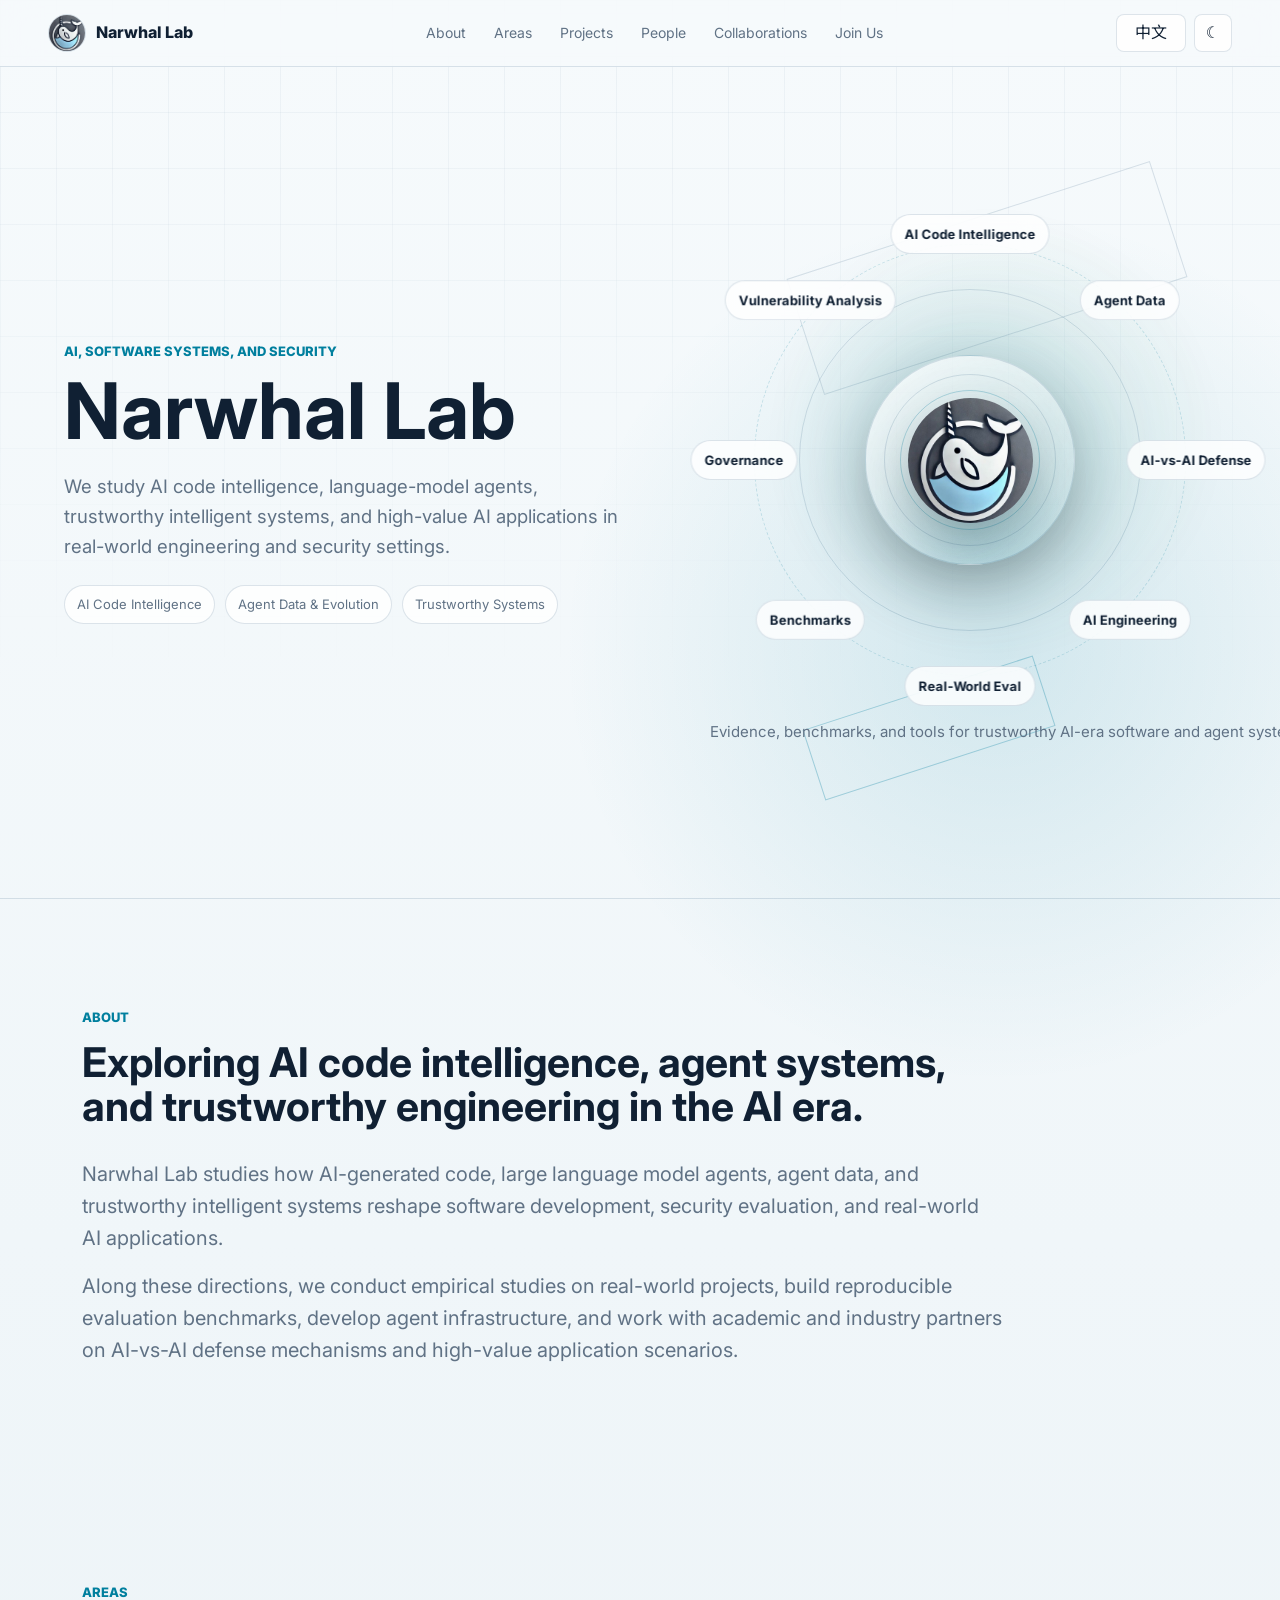
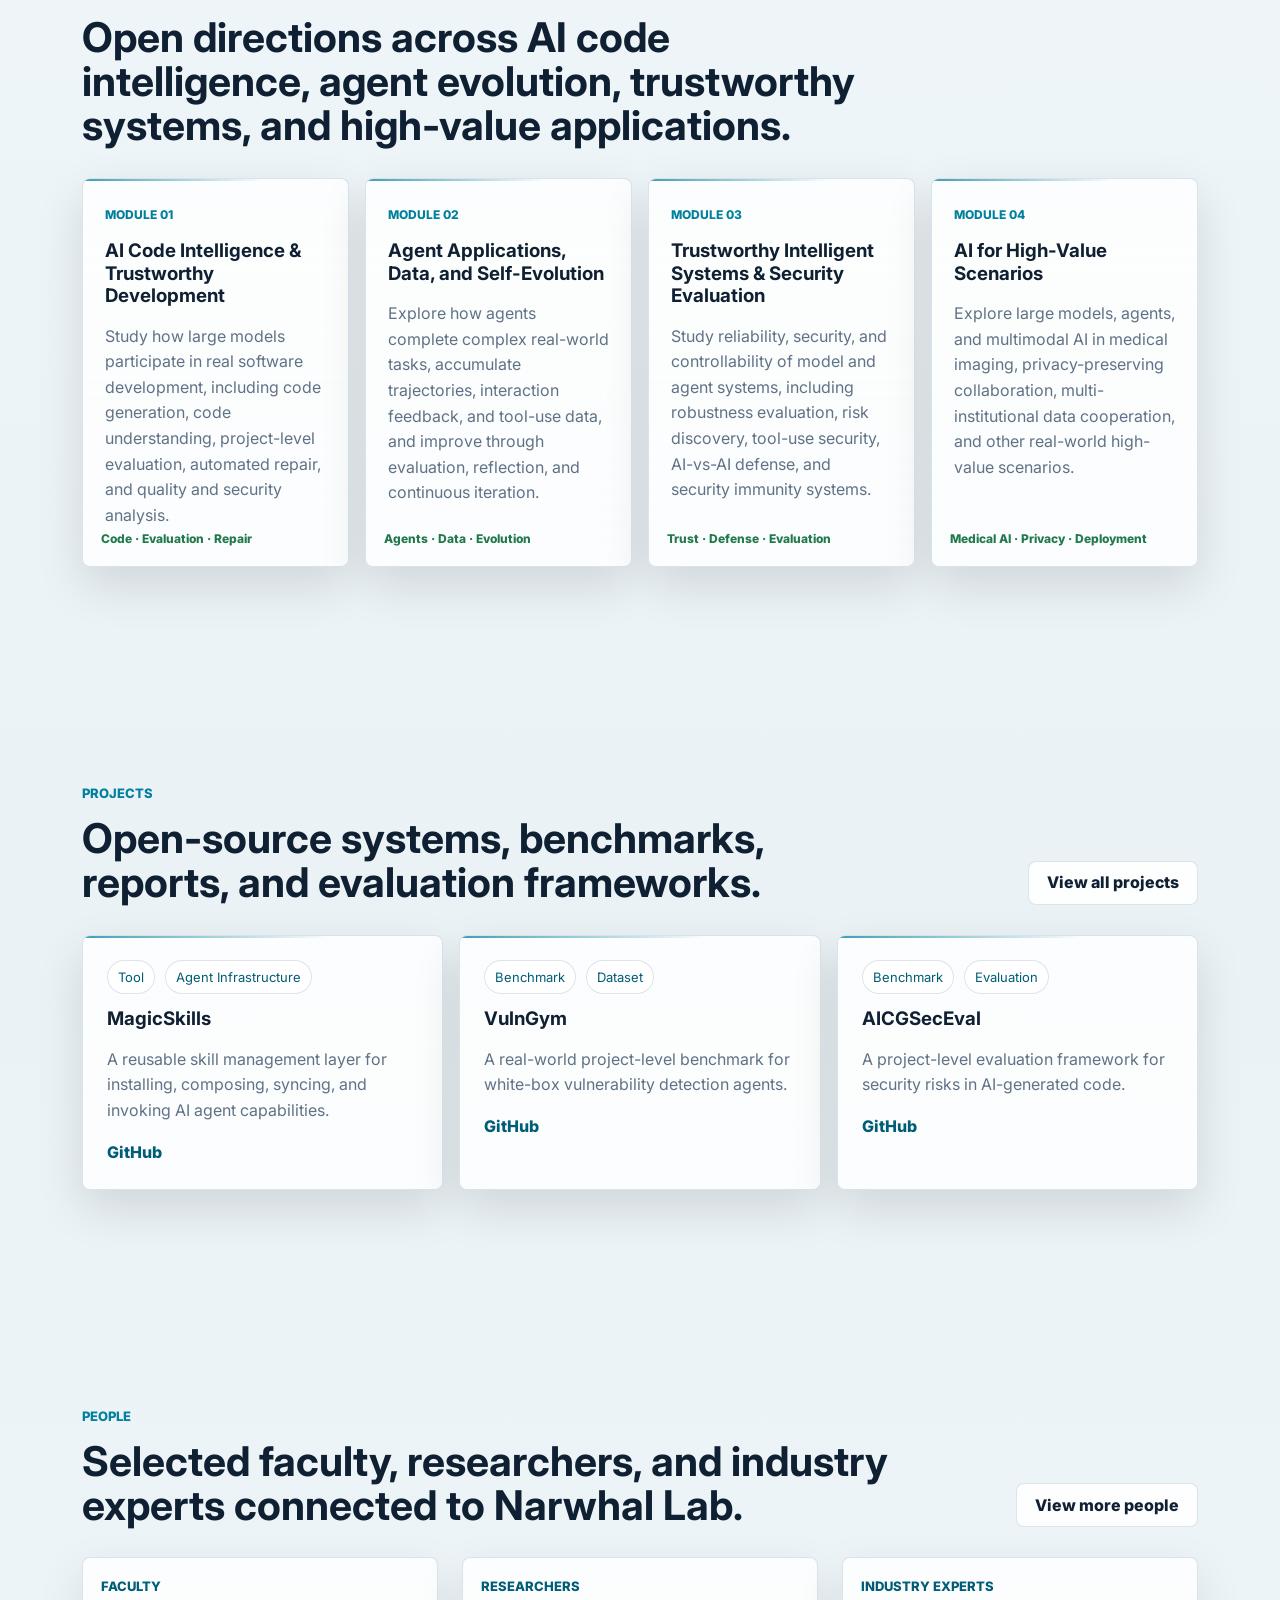
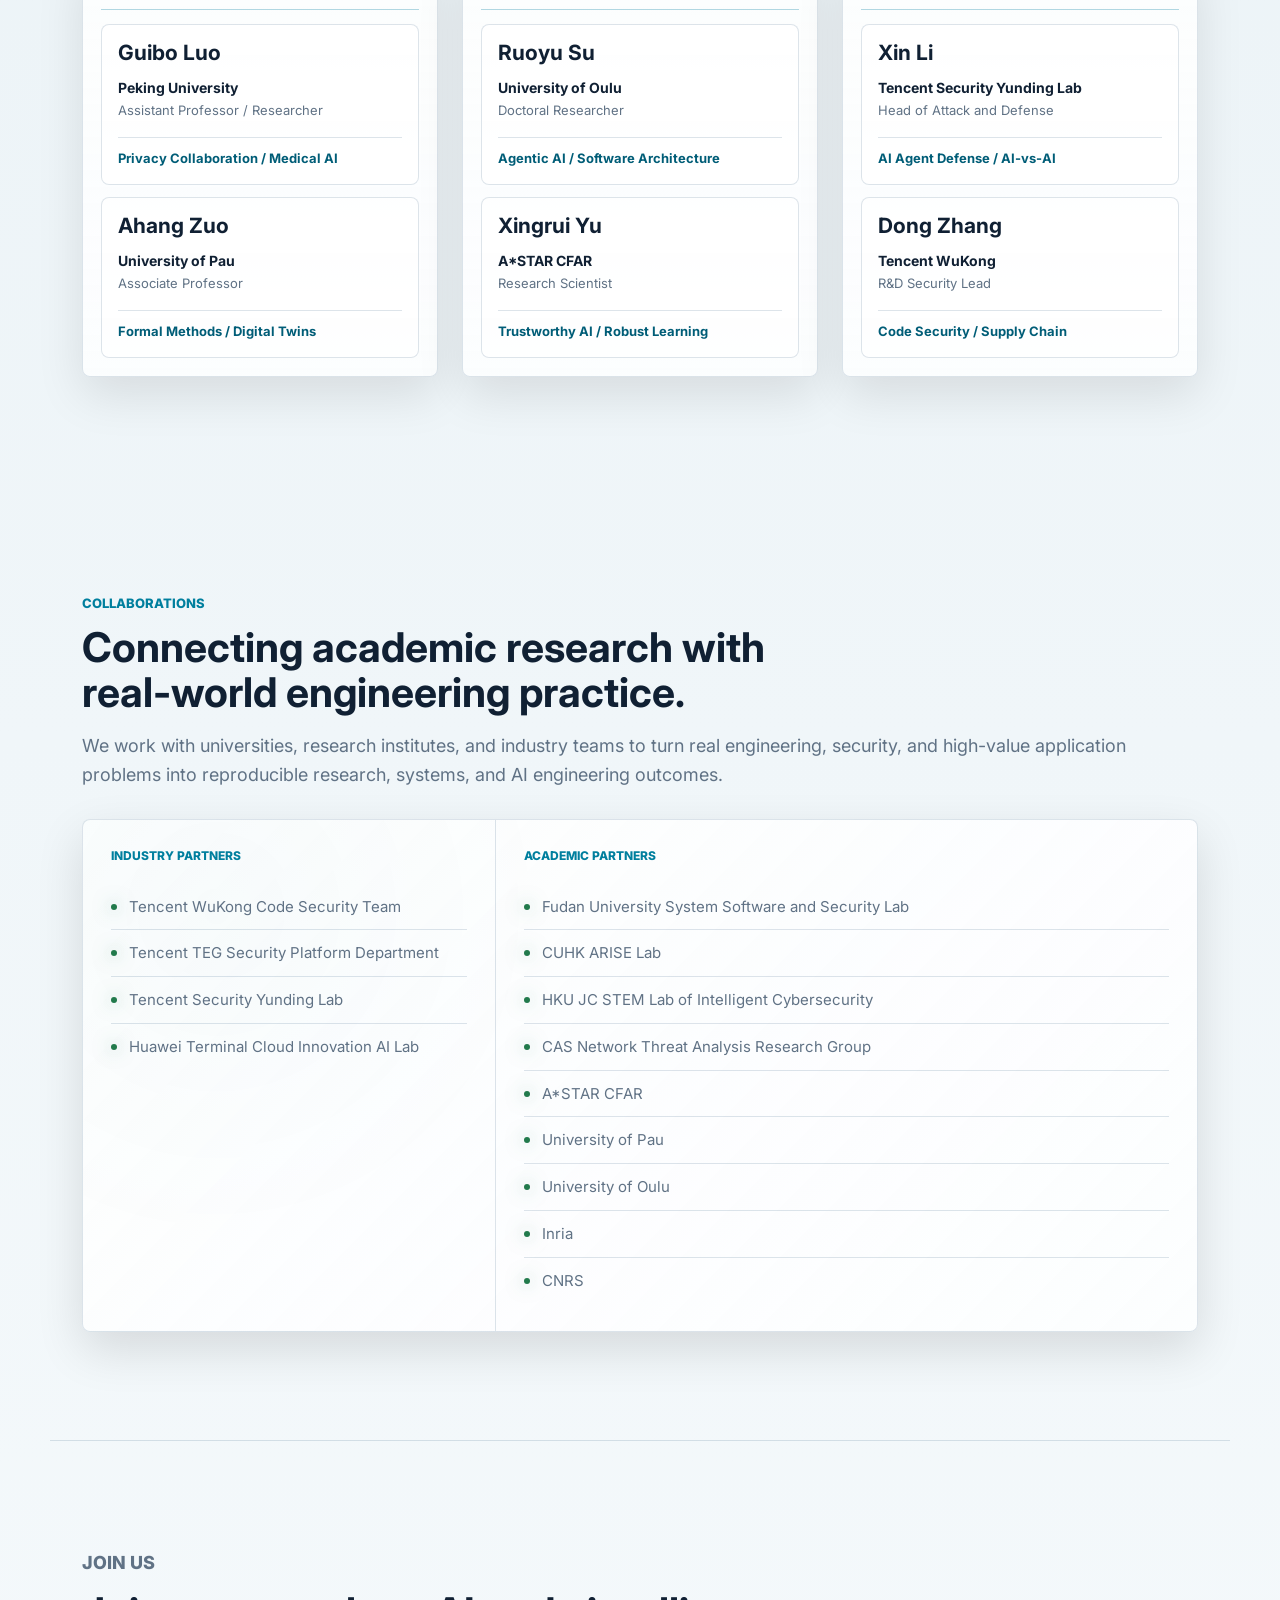
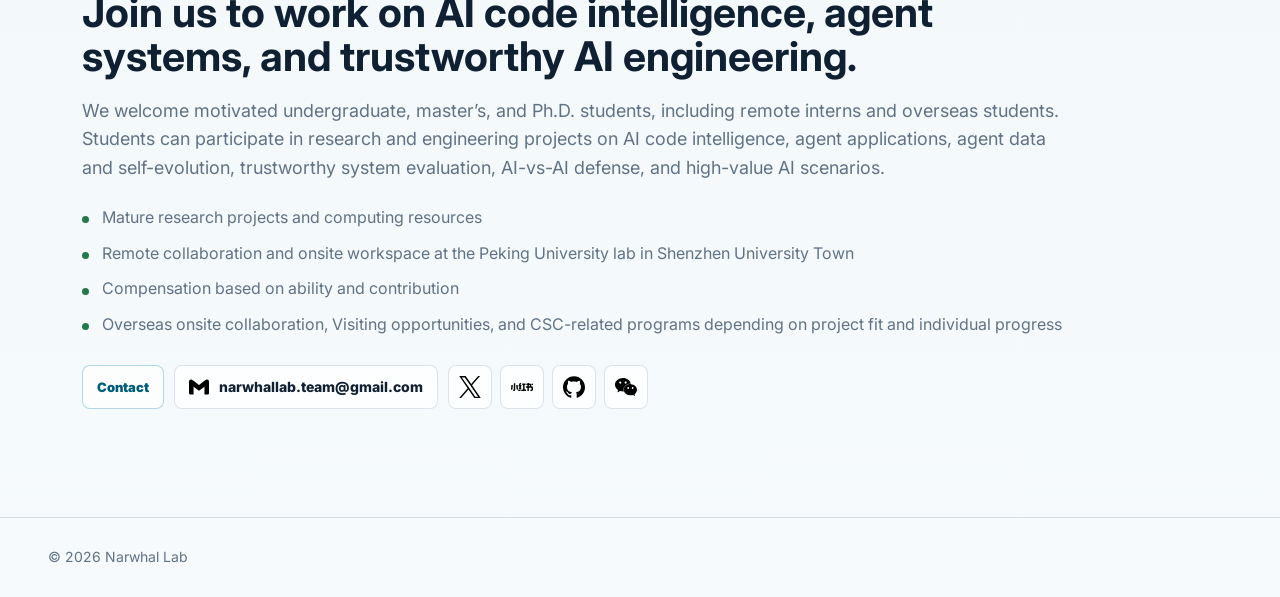
==== index.html @ 6d850ac0 "Refresh site asset cache" ====
<!doctype html>
<html lang="en">
  <head>
    <meta charset="utf-8">
    <meta name="viewport" content="width=device-width, initial-scale=1">
    <meta name="description" content="Narwhal Lab explores the intersection of artificial intelligence, software systems, and security.">
    <script>
      (function () {
        var theme = localStorage.getItem("narwhal-theme") || "light";
        var language = localStorage.getItem("narwhal-language") || "en";
        document.documentElement.dataset.theme = theme;
        document.documentElement.dataset.language = language;
        document.documentElement.style.colorScheme = theme;
        if (language === "zh") {
          document.documentElement.dataset.i18nPending = "true";
        }
      })();
    </script>
    <title>Narwhal Lab</title>
    <link rel="preconnect" href="https://fonts.googleapis.com">
    <link rel="preconnect" href="https://fonts.gstatic.com" crossorigin>
    <link href="https://fonts.googleapis.com/css2?family=Inter:wght@400;500;600;700;800&family=Noto+Sans+SC:wght@400;500;700&display=swap" rel="stylesheet">
    <link rel="stylesheet" href="styles.css?v=20260703-people-groups">
  </head>
  <body>
    <header class="site-header">
      <a class="brand" href="index.html#home" aria-label="Narwhal Lab home">
        <img src="assets/logo.jpg" alt="Narwhal Lab logo">
        <span>Narwhal Lab</span>
      </a>
      <nav class="nav-links" aria-label="Primary navigation">
        <a href="index.html#about" data-i18n="nav.about">About</a>
        <a href="index.html#areas" data-i18n="nav.research">Areas</a>
        <a href="works.html" data-i18n="nav.works">Projects</a>
        <a href="people.html" data-i18n="nav.people">People</a>
        <a href="index.html#collaborations" data-i18n="nav.collaborations">Collaborations</a>
        <a href="index.html#join" data-i18n="nav.join">Join Us</a>
      </nav>
      <div class="toolbar" aria-label="Display controls">
        <button class="ghost-button" id="languageToggle" type="button" aria-label="Switch language">中文</button>
        <button class="icon-button" id="themeToggle" type="button" aria-label="Switch theme">
          <span class="theme-icon" aria-hidden="true">☾</span>
        </button>
      </div>
    </header>

    <main>
      <section class="hero" id="home">
        <div class="hero-grid" aria-hidden="true"></div>
        <div class="hero-content">
          <p class="eyebrow" data-i18n="hero.eyebrow">AI, Software Systems, and Security</p>
          <h1>Narwhal Lab</h1>
          <p class="hero-copy" data-i18n="hero.copy">
            We study AI code intelligence, language-model agents, trustworthy intelligent systems, and high-value AI applications in real-world engineering and security settings.
          </p>
          <div class="hero-tags" aria-label="Research keywords">
            <span>AI Code Intelligence</span>
            <span>Agent Data & Evolution</span>
            <span>Trustworthy Systems</span>
          </div>
        </div>
        <div class="hero-visual">
          <div class="hero-atlas" aria-hidden="true">
            <div class="hero-glow"></div>
            <div class="hero-rings">
              <div class="logo-orbit">
                <img src="assets/logo.jpg" alt="Narwhal Lab logo">
              </div>
            </div>
            <span class="atlas-pill atlas-pill-top-left" data-i18n="hero.pill.vuln">Vulnerability Analysis</span>
            <span class="atlas-pill atlas-pill-top" data-i18n="hero.pill.aicode">AI Code Intelligence</span>
            <span class="atlas-pill atlas-pill-upper-right" data-i18n="hero.pill.agents">Agent Data</span>
            <span class="atlas-pill atlas-pill-right" data-i18n="hero.pill.agentsecurity">AI-vs-AI Defense</span>
            <span class="atlas-pill atlas-pill-bottom-right" data-i18n="hero.pill.infrastructure">AI Engineering</span>
            <span class="atlas-pill atlas-pill-bottom" data-i18n="hero.pill.evaluation">Real-World Eval</span>
            <span class="atlas-pill atlas-pill-bottom-left" data-i18n="hero.pill.benchmarks">Benchmarks</span>
            <span class="atlas-pill atlas-pill-left" data-i18n="hero.pill.governance">Governance</span>
          </div>
          <div class="hero-sidecopy">
            <p data-i18n="hero.sidecopy">Evidence, benchmarks, and tools for trustworthy AI-era software and agent systems.</p>
          </div>
        </div>
      </section>

      <section class="section about-section" id="about">
        <div class="section-heading">
          <p class="section-kicker" data-i18n="about.kicker">About</p>
          <h2 data-i18n="about.title">Exploring AI code intelligence, agent systems, and trustworthy engineering in the AI era.</h2>
        </div>
        <div class="wide-copy about-copy">
          <p data-i18n="about.copy.primary">
            Narwhal Lab studies how AI-generated code, large language model agents, agent data, and trustworthy intelligent systems reshape software development, security evaluation, and real-world AI applications.
          </p>
          <p data-i18n="about.copy.secondary">
            Along these directions, we conduct empirical studies on real-world projects, build reproducible evaluation benchmarks, develop agent infrastructure, and work with academic and industry partners on AI-vs-AI defense mechanisms and high-value application scenarios.
          </p>
        </div>
      </section>

      <section class="section" id="areas">
        <div class="section-heading">
          <p class="section-kicker" data-i18n="research.kicker">Areas</p>
          <h2 data-i18n="research.title">Open directions across AI code intelligence, agent evolution, trustworthy systems, and high-value applications.</h2>
        </div>
        <div class="card-grid four">
          <article class="research-card">
            <span>MODULE 01</span>
            <h3 data-i18n="research.aiCode.title">AI Code Intelligence & Trustworthy Development</h3>
            <p data-i18n="research.aiCode.copy">Study how large models participate in real software development, including code generation, code understanding, project-level evaluation, automated repair, and quality and security analysis.</p>
            <em data-i18n="research.aiCode.em">Code · Evaluation · Repair</em>
          </article>
          <article class="research-card">
            <span>MODULE 02</span>
            <h3 data-i18n="research.agent.title">Agent Applications, Data, and Self-Evolution</h3>
            <p data-i18n="research.agent.copy">Explore how agents complete complex real-world tasks, accumulate trajectories, interaction feedback, and tool-use data, and improve through evaluation, reflection, and continuous iteration.</p>
            <em data-i18n="research.agent.em">Agents · Data · Evolution</em>
          </article>
          <article class="research-card">
            <span>MODULE 03</span>
            <h3 data-i18n="research.eval.title">Trustworthy Intelligent Systems & Security Evaluation</h3>
            <p data-i18n="research.eval.copy">Study reliability, security, and controllability of model and agent systems, including robustness evaluation, risk discovery, tool-use security, AI-vs-AI defense, and security immunity systems.</p>
            <em data-i18n="research.eval.em">Trust · Defense · Evaluation</em>
          </article>
          <article class="research-card">
            <span>MODULE 04</span>
            <h3 data-i18n="research.infra.title">AI for High-Value Scenarios</h3>
            <p data-i18n="research.infra.copy">Explore large models, agents, and multimodal AI in medical imaging, privacy-preserving collaboration, multi-institutional data cooperation, and other real-world high-value scenarios.</p>
            <em data-i18n="research.infra.em">Medical AI · Privacy · Deployment</em>
          </article>
        </div>
      </section>

      <section class="section" id="featured">
        <div class="section-heading row-heading">
          <div>
            <p class="section-kicker" data-i18n="featured.kicker">Projects</p>
            <h2 data-i18n="featured.title">Open-source systems, benchmarks, reports, and evaluation frameworks.</h2>
          </div>
          <a class="secondary-button compact" href="works.html" data-i18n="featured.all">View all projects</a>
        </div>
        <div class="feature-grid">
          <article class="work-card featured-card">
            <div class="badge-row"><span>Tool</span><span>Agent Infrastructure</span></div>
            <h3>MagicSkills</h3>
            <p data-i18n="featured.magic">A reusable skill management layer for installing, composing, syncing, and invoking AI agent capabilities.</p>
            <a href="https://github.com/Narwhal-Lab/MagicSkills">GitHub</a>
          </article>
          <article class="work-card featured-card">
            <div class="badge-row"><span>Benchmark</span><span>Dataset</span></div>
            <h3>VulnGym</h3>
            <p data-i18n="featured.vuln">A real-world project-level benchmark for white-box vulnerability detection agents.</p>
            <a href="https://github.com/Tencent/VulnGym">GitHub</a>
          </article>
          <article class="work-card featured-card">
            <div class="badge-row"><span>Benchmark</span><span>Evaluation</span></div>
            <h3>AICGSecEval</h3>
            <p data-i18n="featured.aicg">A project-level evaluation framework for security risks in AI-generated code.</p>
            <a href="https://github.com/Tencent/AICGSecEval">GitHub</a>
          </article>
        </div>
      </section>

      <section class="section" id="experts">
        <div class="section-heading row-heading">
          <div>
            <p class="section-kicker" data-i18n="experts.kicker">People</p>
            <h2 data-i18n="experts.title">Selected faculty, researchers, and industry experts connected to Narwhal Lab.</h2>
          </div>
          <a class="secondary-button compact" href="people.html" data-i18n="experts.all">View more people</a>
        </div>
        <div class="people-preview-groups">
          <section class="people-preview-group" aria-labelledby="faculty-preview">
            <h3 class="group-label" id="faculty-preview" data-i18n="experts.group.faculty">Faculty</h3>
            <div class="people-preview-pair">
              <article class="member-preview-card">
                <h4 data-i18n="experts.luo.name">Guibo Luo</h4>
                <p class="member-affiliation" data-i18n="experts.luo.affiliation">Peking University</p>
                <p class="member-role" data-i18n="experts.luo.role">Assistant Professor / Researcher</p>
                <p class="member-focus" data-i18n="experts.luo.focus">Privacy Collaboration / Medical AI</p>
              </article>
              <article class="member-preview-card">
                <h4 data-i18n="experts.zuo.name">Ahang Zuo</h4>
                <p class="member-affiliation" data-i18n="experts.zuo.affiliation">University of Pau</p>
                <p class="member-role" data-i18n="experts.zuo.role">Associate Professor</p>
                <p class="member-focus" data-i18n="experts.zuo.focus">Formal Methods / Digital Twins</p>
              </article>
            </div>
          </section>
          <section class="people-preview-group" aria-labelledby="researcher-preview">
            <h3 class="group-label" id="researcher-preview" data-i18n="experts.group.researchers">Researchers</h3>
            <div class="people-preview-pair">
              <article class="member-preview-card">
                <h4 data-i18n="experts.su.name">Ruoyu Su</h4>
                <p class="member-affiliation" data-i18n="experts.su.affiliation">University of Oulu</p>
                <p class="member-role" data-i18n="experts.su.role">Doctoral Researcher</p>
                <p class="member-focus" data-i18n="experts.su.focus">Agentic AI / Software Architecture</p>
              </article>
              <article class="member-preview-card">
                <h4 data-i18n="experts.yu.name">Xingrui Yu</h4>
                <p class="member-affiliation" data-i18n="experts.yu.affiliation">A*STAR CFAR</p>
                <p class="member-role" data-i18n="experts.yu.role">Research Scientist</p>
                <p class="member-focus" data-i18n="experts.yu.focus">Trustworthy AI / Robust Learning</p>
              </article>
            </div>
          </section>
          <section class="people-preview-group" aria-labelledby="industry-preview">
            <h3 class="group-label" id="industry-preview" data-i18n="experts.group.industry">Industry Experts</h3>
            <div class="people-preview-pair">
              <article class="member-preview-card">
                <h4 data-i18n="experts.li.name">Xin Li</h4>
                <p class="member-affiliation" data-i18n="experts.li.affiliation">Tencent Security Yunding Lab</p>
                <p class="member-role" data-i18n="experts.li.role">Head of Attack and Defense</p>
                <p class="member-focus" data-i18n="experts.li.focus">AI Agent Defense / AI-vs-AI</p>
              </article>
              <article class="member-preview-card">
                <h4 data-i18n="experts.zhang.name">Dong Zhang</h4>
                <p class="member-affiliation" data-i18n="experts.zhang.affiliation">Tencent WuKong</p>
                <p class="member-role" data-i18n="experts.zhang.role">R&D Security Lead</p>
                <p class="member-focus" data-i18n="experts.zhang.focus">Code Security / Supply Chain</p>
              </article>
            </div>
          </section>
        </div>
      </section>

      <section class="section" id="collaborations">
        <div class="section-heading">
          <p class="section-kicker" data-i18n="collab.kicker">Collaborations</p>
          <h2 data-i18n="collab.title">Connecting academic research with real-world engineering practice.</h2>
          <p data-i18n="collab.copy">We work with universities, research institutes, and industry teams to turn real engineering, security, and high-value application problems into reproducible research, systems, and AI engineering outcomes.</p>
        </div>
        <div class="collab-layout">
          <article class="network-panel">
            <h3 data-i18n="collab.industry">Industry Partners</h3>
            <ul class="partner-list">
              <li>Tencent WuKong Code Security Team</li>
              <li>Tencent TEG Security Platform Department</li>
              <li>Tencent Security Yunding Lab</li>
              <li>Huawei Terminal Cloud Innovation AI Lab</li>
            </ul>
          </article>
          <article class="network-panel">
            <h3 data-i18n="collab.academic">Academic Partners</h3>
            <ul class="partner-list">
              <li>Fudan University System Software and Security Lab</li>
              <li>CUHK ARISE Lab</li>
              <li>HKU JC STEM Lab of Intelligent Cybersecurity</li>
              <li>CAS Network Threat Analysis Research Group</li>
              <li>A*STAR CFAR</li>
              <li>University of Pau</li>
              <li>University of Oulu</li>
              <li>Inria</li>
              <li>CNRS</li>
            </ul>
          </article>
        </div>
      </section>

      <section class="section join-section" id="join">
        <div>
          <p class="section-kicker" data-i18n="join.kicker">Join Us</p>
          <h2 data-i18n="join.title">Join us to work on AI code intelligence, agent systems, and trustworthy AI engineering.</h2>
          <p data-i18n="join.copy">We welcome motivated undergraduate, master’s, and Ph.D. students, including remote interns and overseas students. Students can participate in research and engineering projects on AI code intelligence, agent applications, agent data and self-evolution, trustworthy system evaluation, AI-vs-AI defense, and high-value AI scenarios.</p>
          <ul class="join-benefit-list" aria-label="Internship support">
            <li data-i18n="join.benefit1">Mature research projects and computing resources</li>
            <li data-i18n="join.benefit2">Remote collaboration and onsite workspace at the Peking University lab in Shenzhen University Town</li>
            <li data-i18n="join.benefit3">Compensation based on ability and contribution</li>
            <li data-i18n="join.benefit4">Overseas onsite collaboration, Visiting opportunities, and CSC-related programs depending on project fit and individual progress</li>
          </ul>
          <div class="join-actions" aria-label="Contact and social links">
            <span class="contact-label" data-i18n="join.contact">Contact</span>
            <a class="email-link" href="mailto:narwhallab.team@gmail.com" aria-label="Email Narwhal Lab">
              <img src="assets/social/gmail.svg" alt="" aria-hidden="true">
              <span>narwhallab.team@gmail.com</span>
            </a>
            <div class="social-links">
              <a class="social-icon" href="https://x.com/NarwhalLab" aria-label="X"><img src="assets/social/x.svg" alt="" aria-hidden="true"></a>
              <a class="social-icon" href="https://xhslink.com/m/96vGqTN0wJO" aria-label="Xiaohongshu"><img src="assets/social/xiaohongshu.svg" alt="" aria-hidden="true"></a>
              <a class="social-icon" href="https://github.com/Narwhal-Lab" aria-label="GitHub"><img src="assets/social/github.svg" alt="" aria-hidden="true"></a>
              <span class="social-icon social-wechat-card" tabindex="0" aria-label="WeChat Narwhal Lab QR code">
                <img src="assets/social/wechat.svg" alt="" aria-hidden="true">
                <span class="wechat-popover" aria-hidden="true">
                  <img src="assets/social/wechat-qr.jpg" alt="">
                  <span>微信公众号：Narwhal Lab</span>
                </span>
              </span>
            </div>
          </div>
        </div>
      </section>
    </main>

    <footer class="site-footer">
      <span>© <span id="year"></span> Narwhal Lab</span>
    </footer>

    <script src="script.js?v=20260703-people-groups"></script>
  </body>
</html>
---- styles.css ----
:root {
  color-scheme: light;
  --bg: #f6fafc;
  --bg-soft: #eaf2f6;
  --surface: rgba(255, 255, 255, 0.9);
  --surface-strong: #ffffff;
  --text: #102033;
  --muted: #607285;
  --line: rgba(27, 76, 114, 0.15);
  --line-strong: rgba(0, 127, 158, 0.3);
  --accent: #007f9e;
  --accent-strong: #005d77;
  --accent-2: #227a4c;
  --warn: #9b6400;
  --shadow: 0 28px 80px rgba(30, 64, 100, 0.16);
  --radius: 8px;
  --max: 1180px;
}

:root[data-theme="dark"] {
  color-scheme: dark;
  --bg: #07111f;
  --bg-soft: #0b1628;
  --surface: rgba(15, 28, 47, 0.82);
  --surface-strong: #12233a;
  --text: #edf6ff;
  --muted: #a6b8ca;
  --line: rgba(144, 210, 245, 0.18);
  --line-strong: rgba(84, 217, 245, 0.36);
  --accent: #42d9f5;
  --accent-strong: #9ef3ff;
  --accent-2: #7df0b3;
  --warn: #f5c76b;
  --shadow: 0 28px 90px rgba(0, 0, 0, 0.34);
}

* {
  box-sizing: border-box;
}

html {
  scroll-behavior: smooth;
}

html[data-i18n-pending="true"] body {
  visibility: hidden;
}

body {
  margin: 0;
  overflow-x: hidden;
  background:
    radial-gradient(circle at 78% 12%, color-mix(in srgb, var(--accent) 14%, transparent), transparent 34vw),
    linear-gradient(180deg, var(--bg), var(--bg-soft) 46%, var(--bg));
  color: var(--text);
  font-family: Inter, "Noto Sans SC", system-ui, -apple-system, BlinkMacSystemFont, "Segoe UI", sans-serif;
  line-height: 1.6;
}

body::before {
  content: "";
  position: fixed;
  inset: 0;
  z-index: -1;
  opacity: 0.36;
  background-image:
    linear-gradient(var(--line) 1px, transparent 1px),
    linear-gradient(90deg, var(--line) 1px, transparent 1px);
  background-size: 56px 56px;
  mask-image: linear-gradient(to bottom, black, transparent 78%);
}

main {
  overflow-x: hidden;
}

a {
  color: inherit;
  text-decoration: none;
}

button {
  font: inherit;
}

.site-header {
  position: sticky;
  top: 0;
  z-index: 20;
  display: flex;
  align-items: center;
  justify-content: space-between;
  gap: 24px;
  padding: 14px clamp(18px, 4vw, 48px);
  border-bottom: 1px solid var(--line);
  background: color-mix(in srgb, var(--bg) 86%, transparent);
  backdrop-filter: blur(18px);
}

.brand {
  display: inline-flex;
  align-items: center;
  gap: 10px;
  min-width: fit-content;
  font-weight: 800;
}

.brand img {
  width: 38px;
  height: 38px;
  border: 1px solid var(--line);
  border-radius: 50%;
  object-fit: cover;
}

.nav-links {
  display: flex;
  align-items: center;
  justify-content: center;
  gap: clamp(12px, 2.4vw, 28px);
  color: var(--muted);
  font-size: 14px;
}

.nav-links a {
  position: relative;
  white-space: nowrap;
}

.nav-links a:hover,
.nav-links a.active {
  color: var(--accent-strong);
}

.nav-links a.active::after {
  content: "";
  position: absolute;
  right: 0;
  bottom: -10px;
  left: 0;
  height: 2px;
  background: linear-gradient(90deg, var(--accent), var(--accent-2));
}

.toolbar {
  display: inline-flex;
  align-items: center;
  gap: 8px;
}

.ghost-button,
.icon-button,
.filter-button {
  border: 1px solid var(--line);
  background: var(--surface);
  color: var(--text);
  height: 38px;
  border-radius: var(--radius);
  cursor: pointer;
}

.ghost-button {
  min-width: 70px;
  padding: 0 14px;
}

.icon-button {
  width: 38px;
  display: grid;
  place-items: center;
}

.hero {
  position: relative;
  min-height: calc(100vh - 68px);
  display: grid;
  grid-template-columns: minmax(0, 1.06fr) minmax(360px, 0.94fr);
  align-items: center;
  gap: clamp(36px, 6vw, 76px);
  padding: clamp(58px, 8vw, 98px) clamp(20px, 5vw, 72px);
  border-bottom: 1px solid var(--line);
}

.hero-grid {
  position: absolute;
  inset: 0;
  overflow: hidden;
  pointer-events: none;
}

.hero-grid::before,
.hero-grid::after {
  content: "";
  position: absolute;
  border: 1px solid var(--line);
  transform: rotate(-18deg);
}

.hero-grid::before {
  top: 18%;
  right: 8%;
  width: 380px;
  height: 120px;
}

.hero-grid::after {
  right: 18%;
  bottom: 16%;
  width: 240px;
  height: 72px;
  border-color: var(--line-strong);
}

.hero-content,
.hero-visual {
  position: relative;
  z-index: 1;
}

.hero-content {
  max-width: 620px;
  padding-top: 0;
}

.eyebrow,
.section-kicker {
  margin: 0 0 12px;
  color: var(--accent);
  font-size: 13px;
  font-weight: 800;
  letter-spacing: 0;
  text-transform: uppercase;
}

h1,
h2,
h3,
p {
  overflow-wrap: anywhere;
}

h1 {
  margin: 0;
  max-width: 620px;
  font-size: clamp(44px, 7vw, 78px);
  line-height: 0.96;
  letter-spacing: 0;
}

.hero-copy {
  max-width: 560px;
  margin: 22px 0 0;
  color: var(--muted);
  font-size: clamp(17px, 1.45vw, 19px);
  line-height: 1.62;
}

.hero-tags,
.pub-links,
.team-placeholders,
.badge-row,
.filter-row {
  display: flex;
  flex-wrap: wrap;
  gap: 10px;
}

.hero-tags {
  margin-top: 24px;
}

.hero-tags span,
.badge-row span {
  border: 1px solid var(--line);
  border-radius: 999px;
  padding: 8px 12px;
  color: var(--muted);
  background: color-mix(in srgb, var(--surface) 86%, transparent);
  font-size: 13px;
}

.badge-row span {
  color: var(--accent-strong);
  padding: 6px 10px;
}

.primary-button,
.secondary-button,
.light-button {
  display: inline-flex;
  align-items: center;
  justify-content: center;
  min-height: 44px;
  border-radius: var(--radius);
  padding: 0 18px;
  font-weight: 800;
}

.primary-button {
  background: linear-gradient(135deg, var(--accent), var(--accent-2));
  color: #06111a;
  box-shadow: 0 14px 40px color-mix(in srgb, var(--accent) 24%, transparent);
}

.secondary-button {
  border: 1px solid var(--line);
  color: var(--text);
  background: var(--surface);
}

.light-button {
  min-height: 40px;
  padding: 0 10px;
  border-bottom: 1px solid transparent;
  color: var(--muted);
  background: transparent;
  border-radius: 0;
  font-weight: 700;
}

.light-button:hover {
  color: var(--accent-strong);
  border-bottom-color: var(--line-strong);
}

.secondary-button.compact {
  min-width: fit-content;
}

.hero-visual {
  position: relative;
  display: grid;
  gap: 20px;
  align-content: center;
  min-height: 600px;
}

.hero-atlas {
  position: relative;
  min-height: 480px;
}

.hero-glow {
  position: absolute;
  top: 50%;
  left: 50%;
  transform: translate(-50%, -50%);
  width: 500px;
  height: 500px;
  border-radius: 50%;
  background:
    radial-gradient(circle at 50% 50%, color-mix(in srgb, var(--accent) 24%, transparent), transparent 52%),
    radial-gradient(circle at 56% 44%, color-mix(in srgb, var(--accent-2) 12%, transparent), transparent 58%);
  filter: blur(20px);
  opacity: 0.8;
}

.hero-rings {
  position: absolute;
  inset: 0;
}

.hero-rings::before,
.hero-rings::after,
.logo-orbit::before,
.logo-orbit::after {
  content: "";
  position: absolute;
  border-radius: 50%;
  border: 1px solid var(--line);
}

.hero-rings::before {
  top: 50%;
  left: 50%;
  width: 340px;
  height: 340px;
  transform: translate(-50%, -50%);
}

.hero-rings::after {
  top: 50%;
  left: 50%;
  width: 430px;
  height: 430px;
  transform: translate(-50%, -50%);
  border-style: dashed;
  border-color: color-mix(in srgb, var(--line-strong) 84%, transparent);
  opacity: 0.72;
}

.logo-orbit {
  position: absolute;
  top: 50%;
  left: 50%;
  width: 210px;
  aspect-ratio: 1;
  display: grid;
  place-items: center;
  transform: translate(-50%, -50%);
  border: 1px solid var(--line);
  border-radius: 50%;
  background:
    linear-gradient(145deg, color-mix(in srgb, var(--surface-strong) 78%, transparent), transparent),
    radial-gradient(circle at 50% 80%, color-mix(in srgb, var(--accent) 18%, transparent), transparent 48%);
  box-shadow: 0 24px 60px rgba(0, 0, 0, 0.24);
}

.logo-orbit::before {
  inset: 18px;
}

.logo-orbit::after {
  inset: 34px;
  border-color: color-mix(in srgb, var(--line-strong) 84%, transparent);
}

.logo-orbit img {
  position: relative;
  z-index: 1;
  width: 60%;
  height: 60%;
  border-radius: 50%;
  object-fit: cover;
  box-shadow: 0 22px 54px rgba(0, 0, 0, 0.26);
}

.atlas-pill {
  position: absolute;
  top: 50%;
  left: 50%;
  z-index: 1;
  display: inline-flex;
  align-items: center;
  justify-content: center;
  min-height: 40px;
  padding: 0 13px;
  border: 1px solid var(--line);
  border-radius: 999px;
  background: color-mix(in srgb, var(--surface) 88%, transparent);
  color: var(--text);
  font-size: 13px;
  font-weight: 700;
  backdrop-filter: blur(14px);
  transform:
    translate(-50%, -50%)
    rotate(var(--angle))
    translateX(var(--orbit-radius, 226px))
    rotate(calc(-1 * var(--angle)));
  white-space: nowrap;
}

.atlas-pill-top {
  --angle: -90deg;
}

.atlas-pill-top-left {
  --angle: -135deg;
}

.atlas-pill-upper-right {
  --angle: -45deg;
}

.atlas-pill-right {
  --angle: 0deg;
}

.atlas-pill-bottom-right {
  --angle: 45deg;
}

.atlas-pill-bottom {
  --angle: 90deg;
}

.atlas-pill-bottom-left {
  --angle: 135deg;
}

.atlas-pill-left {
  --angle: 180deg;
}

.atlas-note {
  position: absolute;
  right: 140px;
  bottom: 124px;
  width: 286px;
  margin: 0;
  color: var(--muted);
  font-size: 13px;
  line-height: 1.55;
}

.hero-sidecopy {
  max-width: 520px;
  margin-left: auto;
  color: var(--muted);
}

.hero-sidecopy p {
  margin: 0;
  font-size: 15px;
  line-height: 1.65;
  white-space: nowrap;
}

.sidecopy-line {
  width: 72px;
  height: 1px;
  margin: 16px 0 14px;
  background: linear-gradient(90deg, var(--accent), transparent);
}

.hero-sidecopy span {
  display: block;
  color: var(--accent-strong);
  font-size: 12px;
  font-weight: 700;
  line-height: 1.55;
}

.section,
.page-hero {
  max-width: var(--max);
  margin: 0 auto;
  padding: clamp(64px, 9vw, 108px) clamp(20px, 4vw, 32px);
}

.page-hero {
  padding-top: clamp(76px, 10vw, 120px);
  padding-bottom: clamp(28px, 5vw, 48px);
}

.page-hero + .section {
  padding-top: clamp(24px, 4vw, 42px);
}

.page-hero h1 {
  font-size: clamp(46px, 7vw, 82px);
}

.page-hero p:not(.eyebrow) {
  max-width: 780px;
  color: var(--muted);
  font-size: 20px;
}

.section-heading {
  max-width: 100%;
  margin-bottom: 30px;
}

.row-heading {
  display: flex;
  align-items: end;
  justify-content: space-between;
  gap: 24px;
  max-width: none;
}

.row-heading > div {
  min-width: 0;
}

.section-heading h2,
.join-section h2,
.empty-card h2 {
  margin: 0;
  font-size: clamp(30px, 3.2vw, 42px);
  line-height: 1.08;
  letter-spacing: 0;
  text-wrap: balance;
}

.section-heading p:not(.section-kicker),
.wide-copy,
.join-section p {
  color: var(--muted);
  font-size: 18px;
}

.wide-copy {
  max-width: 920px;
  font-size: 20px;
}

.wide-copy p {
  margin: 0;
}

.wide-copy p + p {
  margin-top: 16px;
}

.card-grid,
.feature-grid,
.people-grid,
.people-preview-grid,
.people-preview-groups,
.timeline-grid,
.empty-layout {
  display: grid;
  gap: 16px;
}

.card-grid.four {
  grid-template-columns: repeat(4, minmax(0, 1fr));
}

.feature-grid {
  grid-template-columns: repeat(3, minmax(0, 1fr));
}

.people-grid {
  grid-template-columns: repeat(3, minmax(0, 1fr));
}

.people-preview-grid {
  grid-template-columns: repeat(3, minmax(0, 1fr));
}

.people-preview-groups {
  grid-template-columns: repeat(3, minmax(0, 1fr));
  gap: 24px;
}

.people-preview-group {
  display: grid;
  align-content: start;
  gap: 14px;
  padding: 18px;
  border: 1px solid var(--line);
  border-radius: var(--radius);
  background: linear-gradient(180deg, color-mix(in srgb, var(--surface) 92%, transparent), color-mix(in srgb, var(--bg) 28%, var(--surface)));
  box-shadow: 0 18px 48px rgba(0, 0, 0, 0.1);
}

.group-label {
  margin: 0;
  padding-bottom: 12px;
  border-bottom: 1px solid var(--line-strong);
  color: var(--accent-strong);
  font-size: 13px;
  font-weight: 800;
  letter-spacing: 0;
  text-transform: uppercase;
}

.people-preview-pair {
  display: grid;
  gap: 12px;
}

.people-list {
  display: grid;
  gap: 12px;
}

.timeline-grid,
.empty-layout {
  grid-template-columns: repeat(2, minmax(0, 1fr));
}

.research-card,
.panel,
.person-card,
.work-card,
.empty-card {
  position: relative;
  overflow: hidden;
  border: 1px solid var(--line);
  border-radius: var(--radius);
  background: linear-gradient(180deg, color-mix(in srgb, var(--surface) 92%, transparent), color-mix(in srgb, var(--bg) 26%, var(--surface)));
  box-shadow: 0 18px 48px rgba(0, 0, 0, 0.12);
}

.research-card::before,
.work-card::before,
.person-card::before,
.panel::before {
  content: "";
  position: absolute;
  top: 0;
  right: 0;
  left: 0;
  height: 2px;
  background: linear-gradient(90deg, var(--accent), transparent 68%);
  opacity: 0.75;
}

.research-card {
  min-height: 285px;
  padding: 22px;
}

.research-card span,
.pub-year,
.role {
  color: var(--accent);
  font-size: 12px;
  font-weight: 800;
  text-transform: uppercase;
}

.pub-year {
  margin: -4px 0 12px;
  color: var(--accent-2);
}

.research-card h3,
.panel h3,
.person-card h3,
.work-card h3 {
  margin: 14px 0 10px;
  line-height: 1.2;
}

.research-card p,
.panel p,
.person-card p,
.work-card p,
.empty-card p {
  color: var(--muted);
}

.member-preview-card {
  position: relative;
  display: grid;
  align-content: start;
  min-height: 158px;
  padding: 16px;
  border: 1px solid var(--line);
  border-radius: var(--radius);
  background: color-mix(in srgb, var(--surface-strong) 74%, transparent);
}

.member-preview-card h4 {
  margin: 0 0 12px;
  color: var(--text);
  font-size: 21px;
  line-height: 1.18;
}

.member-preview-card p {
  margin: 0;
}

.member-affiliation {
  color: var(--text);
  font-size: 14px;
  font-weight: 700;
  line-height: 1.42;
}

.member-role {
  margin-top: 3px !important;
  color: var(--muted);
  font-size: 13px;
  line-height: 1.42;
}

.member-focus {
  align-self: end;
  margin-top: 18px !important;
  padding-top: 12px;
  border-top: 1px solid var(--line);
  color: var(--accent-strong);
  font-size: 13px;
  font-weight: 700;
  line-height: 1.35;
}

.research-card em {
  position: absolute;
  right: 18px;
  bottom: 18px;
  left: 18px;
  color: var(--accent-2);
  font-size: 12px;
  font-style: normal;
  font-weight: 800;
}

.work-card,
.person-card,
.panel,
.empty-card {
  padding: 24px;
}

.people-list .person-card {
  min-height: auto;
  padding: 22px 24px;
}

.people-list .person-card h3 {
  margin-top: 4px;
  font-size: 24px;
}

.people-list .person-card p {
  margin-bottom: 0;
}

.person-body {
  min-width: 0;
}

.work-card ul {
  display: grid;
  gap: 6px;
  margin: 16px 0;
  padding-left: 18px;
  color: var(--muted);
}

.work-card > a,
.profile-link {
  color: var(--accent-strong);
  font-weight: 800;
}

.partners,
.affiliation {
  color: var(--accent-2) !important;
  font-size: 13px;
  font-weight: 700;
}

.pub-links a {
  border: 1px solid var(--line);
  border-radius: var(--radius);
  padding: 8px 12px;
  color: var(--accent-strong);
  background: var(--surface-strong);
  font-weight: 800;
  font-size: 13px;
}

.collab-layout {
  display: grid;
  grid-template-columns: minmax(260px, 0.74fr) minmax(0, 1.26fr);
  gap: 0;
  overflow: hidden;
  border: 1px solid var(--line);
  border-radius: var(--radius);
  background:
    linear-gradient(135deg, color-mix(in srgb, var(--surface) 88%, transparent), color-mix(in srgb, var(--bg) 22%, var(--surface))),
    radial-gradient(circle at 12% 18%, color-mix(in srgb, var(--accent) 12%, transparent), transparent 32%);
  box-shadow: 0 18px 48px rgba(0, 0, 0, 0.12);
}

.network-panel {
  min-height: 280px;
  padding: 26px 28px 28px;
}

.network-panel + .network-panel {
  border-left: 1px solid var(--line);
}

.network-panel h3 {
  margin: 0 0 18px;
  color: var(--accent);
  font-size: 12px;
  font-weight: 800;
  letter-spacing: 0;
  text-transform: uppercase;
}

.partner-list {
  display: grid;
  gap: 0;
  margin: 0;
  padding: 0;
  list-style: none;
}

.partner-list li {
  position: relative;
  padding: 12px 0 12px 18px;
  border-top: 1px solid var(--line);
  color: var(--muted);
  font-size: 15px;
  line-height: 1.45;
}

.partner-list li:first-child {
  border-top: 0;
}

.partner-list li::before {
  content: "";
  position: absolute;
  top: 20px;
  left: 0;
  width: 6px;
  height: 6px;
  border-radius: 50%;
  background: var(--accent-2);
  box-shadow: 0 0 18px color-mix(in srgb, var(--accent-2) 56%, transparent);
}

.partner-list li:hover {
  color: var(--text);
}

.avatar {
  display: grid;
  place-items: center;
  width: 52px;
  height: 52px;
  border: 1px solid var(--line-strong);
  border-radius: var(--radius);
  background: color-mix(in srgb, var(--surface-strong) 78%, transparent);
  color: var(--accent-strong);
  font-size: 14px;
  font-weight: 900;
  letter-spacing: 0;
}

.role {
  margin: 0;
}

.join-section {
  border-top: 1px solid var(--line);
}

.join-section > div {
  max-width: 980px;
}

.join-benefit-list {
  display: grid;
  gap: 10px;
  margin: 22px 0 0;
  padding: 0;
  list-style: none;
}

.join-benefit-list li {
  position: relative;
  padding-left: 20px;
  color: var(--muted);
}

.join-benefit-list li::before {
  content: "";
  position: absolute;
  top: 0.72em;
  left: 0;
  width: 7px;
  height: 7px;
  border-radius: 50%;
  background: var(--accent-2);
}

.join-actions {
  display: flex;
  align-items: center;
  gap: 10px;
  margin-top: 28px;
}

.contact-label {
  display: inline-flex;
  align-items: center;
  min-height: 44px;
  padding: 0 14px;
  border: 1px solid var(--line-strong);
  border-radius: var(--radius);
  background: color-mix(in srgb, var(--surface-strong) 72%, transparent);
  color: var(--accent-strong);
  font-size: 13px;
  font-weight: 900;
}

.email-link {
  display: inline-flex;
  align-items: center;
  gap: 10px;
  min-height: 44px;
  padding: 0 14px;
  border: 1px solid var(--line);
  border-radius: var(--radius);
  background: color-mix(in srgb, var(--surface) 86%, transparent);
  color: var(--text);
  font-size: 14px;
  font-weight: 800;
}

.email-link:hover {
  border-color: var(--line-strong);
  color: var(--accent-strong);
  background: color-mix(in srgb, var(--surface-strong) 76%, transparent);
}

.email-link img {
  display: block;
  width: 20px;
  height: 20px;
  object-fit: contain;
}

.social-links {
  display: inline-flex;
  flex-wrap: wrap;
  gap: 8px;
}

.social-links a {
  display: inline-flex;
  align-items: center;
  justify-content: center;
  width: 44px;
  height: 44px;
  border: 1px solid var(--line);
  border-radius: var(--radius);
  background: color-mix(in srgb, var(--surface) 86%, transparent);
  color: var(--muted);
  font-size: 13px;
  font-weight: 800;
}

.social-links a:hover {
  border-color: var(--line-strong);
  color: var(--accent-strong);
  background: color-mix(in srgb, var(--surface-strong) 76%, transparent);
}

.social-icon {
  position: relative;
}

.social-icon > img {
  display: block;
  width: 22px;
  height: 22px;
  object-fit: contain;
}

.social-wechat-card {
  position: relative;
  display: inline-flex;
  align-items: center;
  justify-content: center;
  width: 44px;
  height: 44px;
  min-height: 44px;
  border: 1px solid var(--line);
  border-radius: var(--radius);
  background: color-mix(in srgb, var(--surface) 86%, transparent);
  cursor: default;
}

.social-wechat-card img {
  flex: 0 0 auto;
}

.wechat-popover {
  position: absolute;
  left: 50%;
  bottom: calc(100% + 12px);
  z-index: 5;
  display: grid;
  justify-items: center;
  gap: 8px;
  width: 176px;
  padding: 12px;
  border: 1px solid var(--line-strong);
  border-radius: var(--radius);
  background: color-mix(in srgb, var(--surface-strong) 96%, var(--bg));
  box-shadow: var(--shadow);
  opacity: 0;
  pointer-events: none;
  transform: translate(-50%, 8px);
  transition:
    opacity 160ms ease,
    transform 160ms ease;
}

.wechat-popover img {
  width: 140px;
  height: 140px;
  border-radius: 6px;
  object-fit: cover;
}

.wechat-popover span {
  color: var(--muted);
  font-size: 12px;
  font-weight: 700;
  line-height: 1.35;
  text-align: center;
}

.social-wechat-card:hover .wechat-popover,
.social-wechat-card:focus .wechat-popover,
.social-wechat-card:focus-within .wechat-popover {
  opacity: 1;
  pointer-events: auto;
  transform: translate(-50%, 0);
}

.filter-row {
  margin-top: 26px;
}

.filter-button {
  padding: 0 14px;
}

.filter-button.active {
  border-color: var(--line-strong);
  color: #06111a;
  background: linear-gradient(135deg, var(--accent), var(--accent-2));
  font-weight: 900;
}

.year-group {
  position: relative;
  margin-bottom: 58px;
  padding-left: 28px;
  border-left: 1px solid var(--line-strong);
}

.year-group h2 {
  margin: 0 0 18px;
  color: var(--accent-strong);
  font-size: 28px;
}

.compact-section {
  padding-top: 0;
}

.empty-card {
  min-height: 220px;
}

.student-panel {
  max-width: none;
  min-height: 180px;
  border-style: dashed;
}

.site-footer {
  display: flex;
  justify-content: space-between;
  gap: 20px;
  padding: 28px clamp(20px, 4vw, 48px);
  border-top: 1px solid var(--line);
  color: var(--muted);
  font-size: 14px;
}

[hidden] {
  display: none !important;
}

@media (max-width: 1040px) {
  .site-header {
    align-items: flex-start;
    flex-wrap: wrap;
  }

  .nav-links {
    order: 3;
    width: 100%;
    justify-content: flex-start;
    overflow-x: auto;
    padding-bottom: 4px;
  }

  .hero,
  .collab-layout {
    grid-template-columns: 1fr;
  }

  .network-panel + .network-panel {
    border-top: 1px solid var(--line);
    border-left: 0;
  }

  .hero {
    min-height: auto;
  }

  .card-grid.four,
  .people-grid,
  .people-preview-grid,
  .people-preview-groups {
    grid-template-columns: repeat(2, minmax(0, 1fr));
  }
}

@media (max-width: 760px) {
  .site-header {
    display: grid;
    grid-template-columns: minmax(0, 1fr) auto;
    grid-template-areas:
      "brand tools"
      "nav nav";
    gap: 12px;
    padding-inline: 16px;
  }

  .brand {
    grid-area: brand;
  }

  .brand span {
    font-size: 15px;
  }

  .toolbar {
    grid-area: tools;
    justify-self: end;
  }

  .nav-links {
    grid-area: nav;
    gap: 18px;
    white-space: nowrap;
  }

  .hero {
    display: block;
    width: 100%;
    padding-inline: 18px;
    overflow: hidden;
  }

  .section-heading h2,
  .join-section h2,
  .empty-card h2 {
    white-space: normal;
    overflow-wrap: anywhere;
    word-break: normal;
  }

  .hero-content,
  .hero-visual {
    min-width: 0;
    width: 100%;
  }

  .hero-copy {
    max-width: 100%;
    font-size: 18px;
    overflow-wrap: normal;
    word-break: normal;
  }

  .hero-tags {
    flex-wrap: nowrap;
    max-width: 100%;
    overflow-x: auto;
    padding-bottom: 4px;
  }

  .hero-tags span {
    flex: 0 0 auto;
  }

  .hero-visual {
    margin-top: 42px;
    min-height: auto;
  }

  .hero-atlas {
    min-height: 390px;
  }

  .hero-glow {
    width: 360px;
    height: 360px;
  }

  .hero-rings::before {
    width: 240px;
    height: 240px;
  }

  .hero-rings::after {
    width: 314px;
    height: 314px;
  }

  .logo-orbit {
    width: 168px;
  }

  .atlas-pill {
    --orbit-radius: 186px;
    min-height: 38px;
    padding-inline: 12px;
    font-size: 12px;
  }

  .atlas-note {
    position: relative;
    right: auto;
    bottom: auto;
    width: auto;
    margin-top: 320px;
    font-size: 12px;
    text-align: center;
  }

  .hero-sidecopy {
    max-width: 100%;
    margin-left: 0;
  }

  .hero-sidecopy p {
    white-space: normal;
  }

  .feature-grid,
  .card-grid.four,
  .people-grid,
  .people-preview-grid,
  .people-preview-groups,
  .timeline-grid,
  .empty-layout {
    grid-template-columns: 1fr;
  }

  .row-heading,
  .site-footer {
    align-items: stretch;
    flex-direction: column;
  }

  .join-actions {
    align-items: stretch;
    flex-direction: column;
  }

  .email-link {
    justify-content: center;
    width: 100%;
    overflow-wrap: anywhere;
    text-align: center;
  }

  .social-links {
    justify-content: center;
  }

  .primary-button,
  .secondary-button,
  .light-button {
    width: 100%;
  }

  .year-group {
    padding-left: 18px;
  }
}
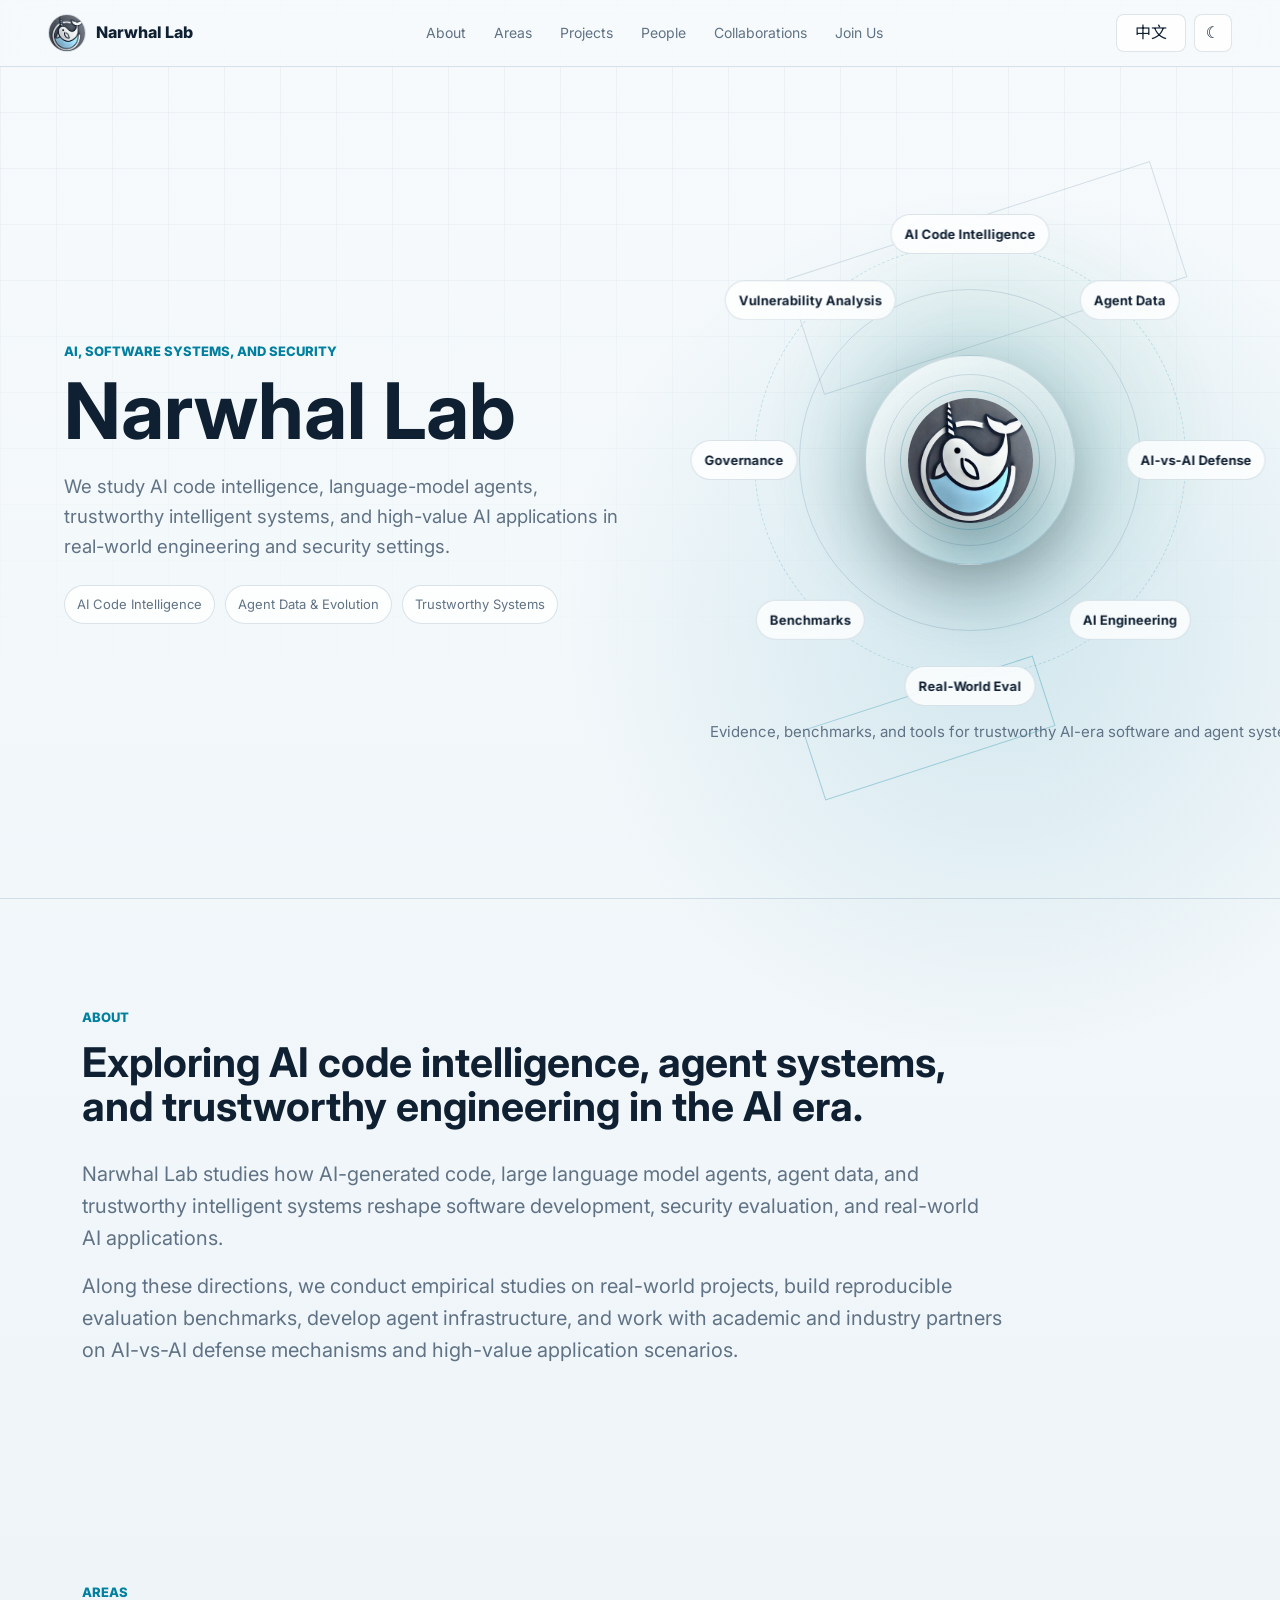
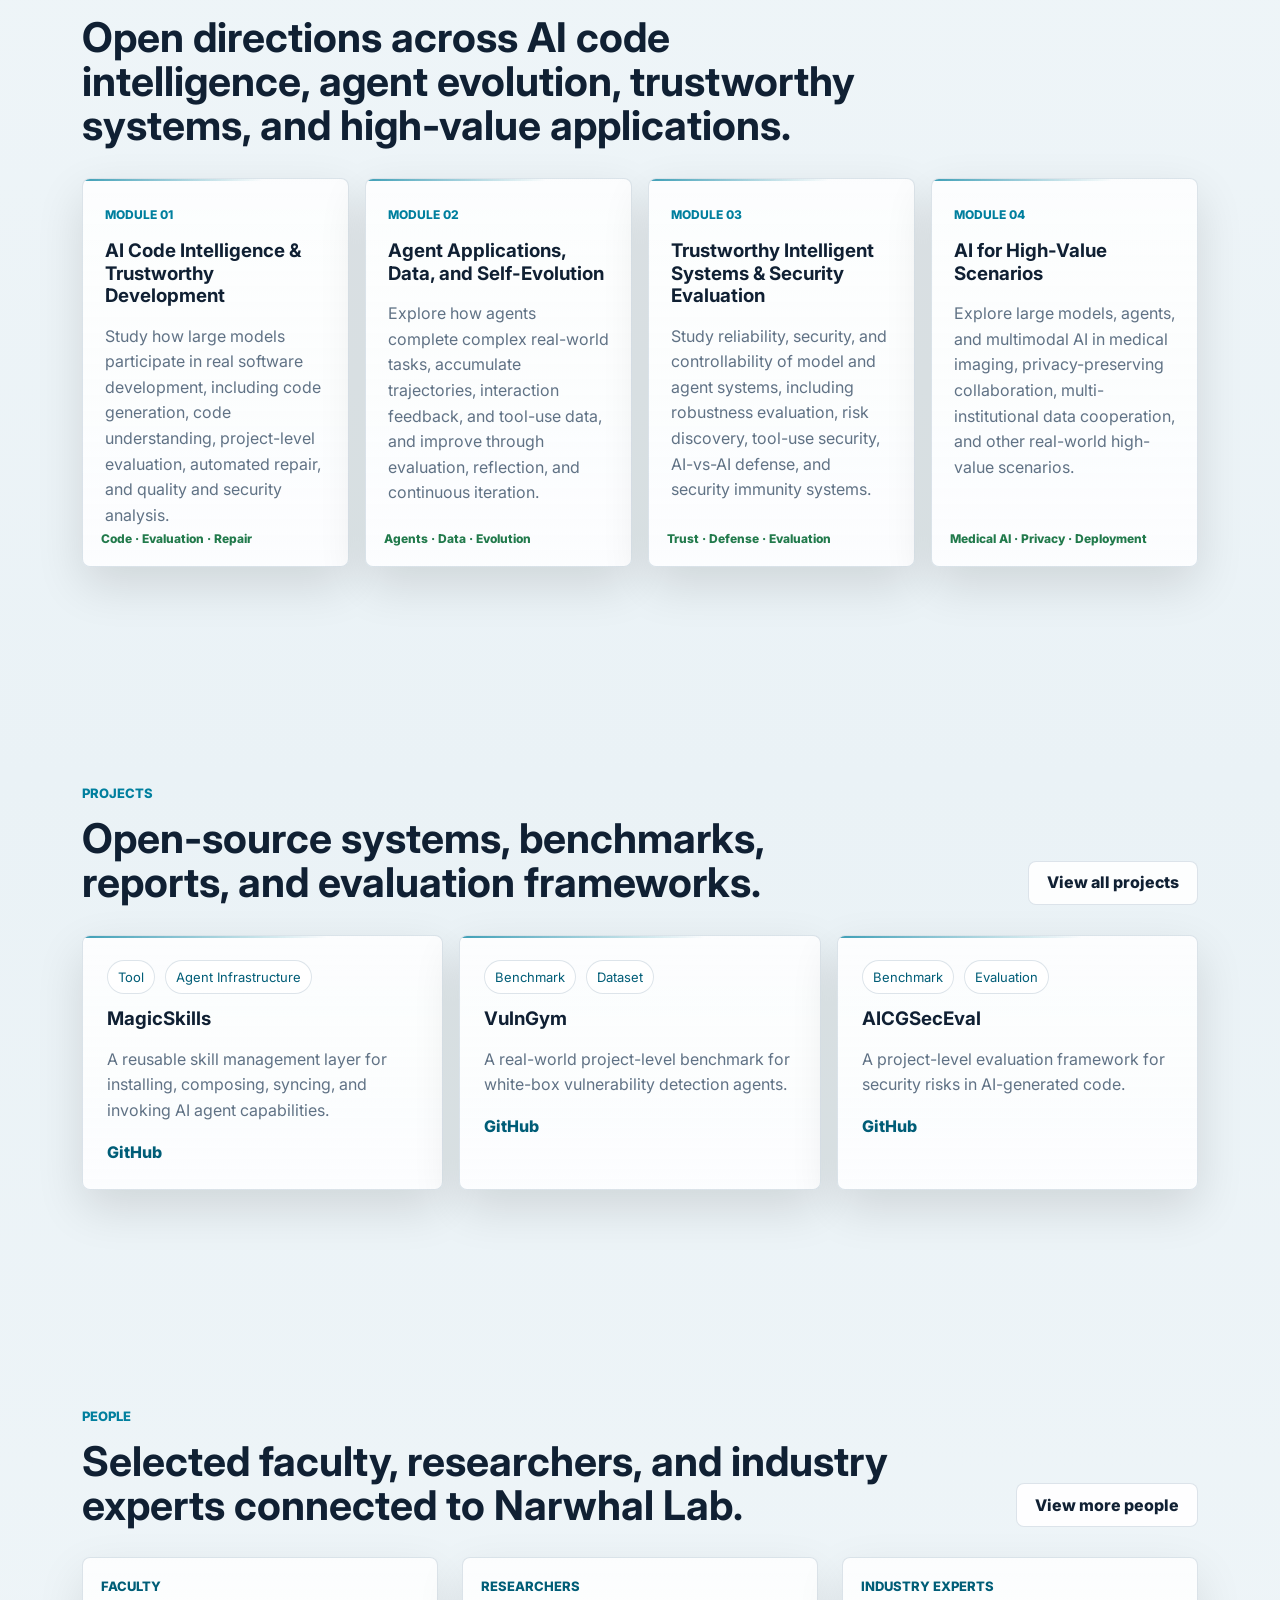
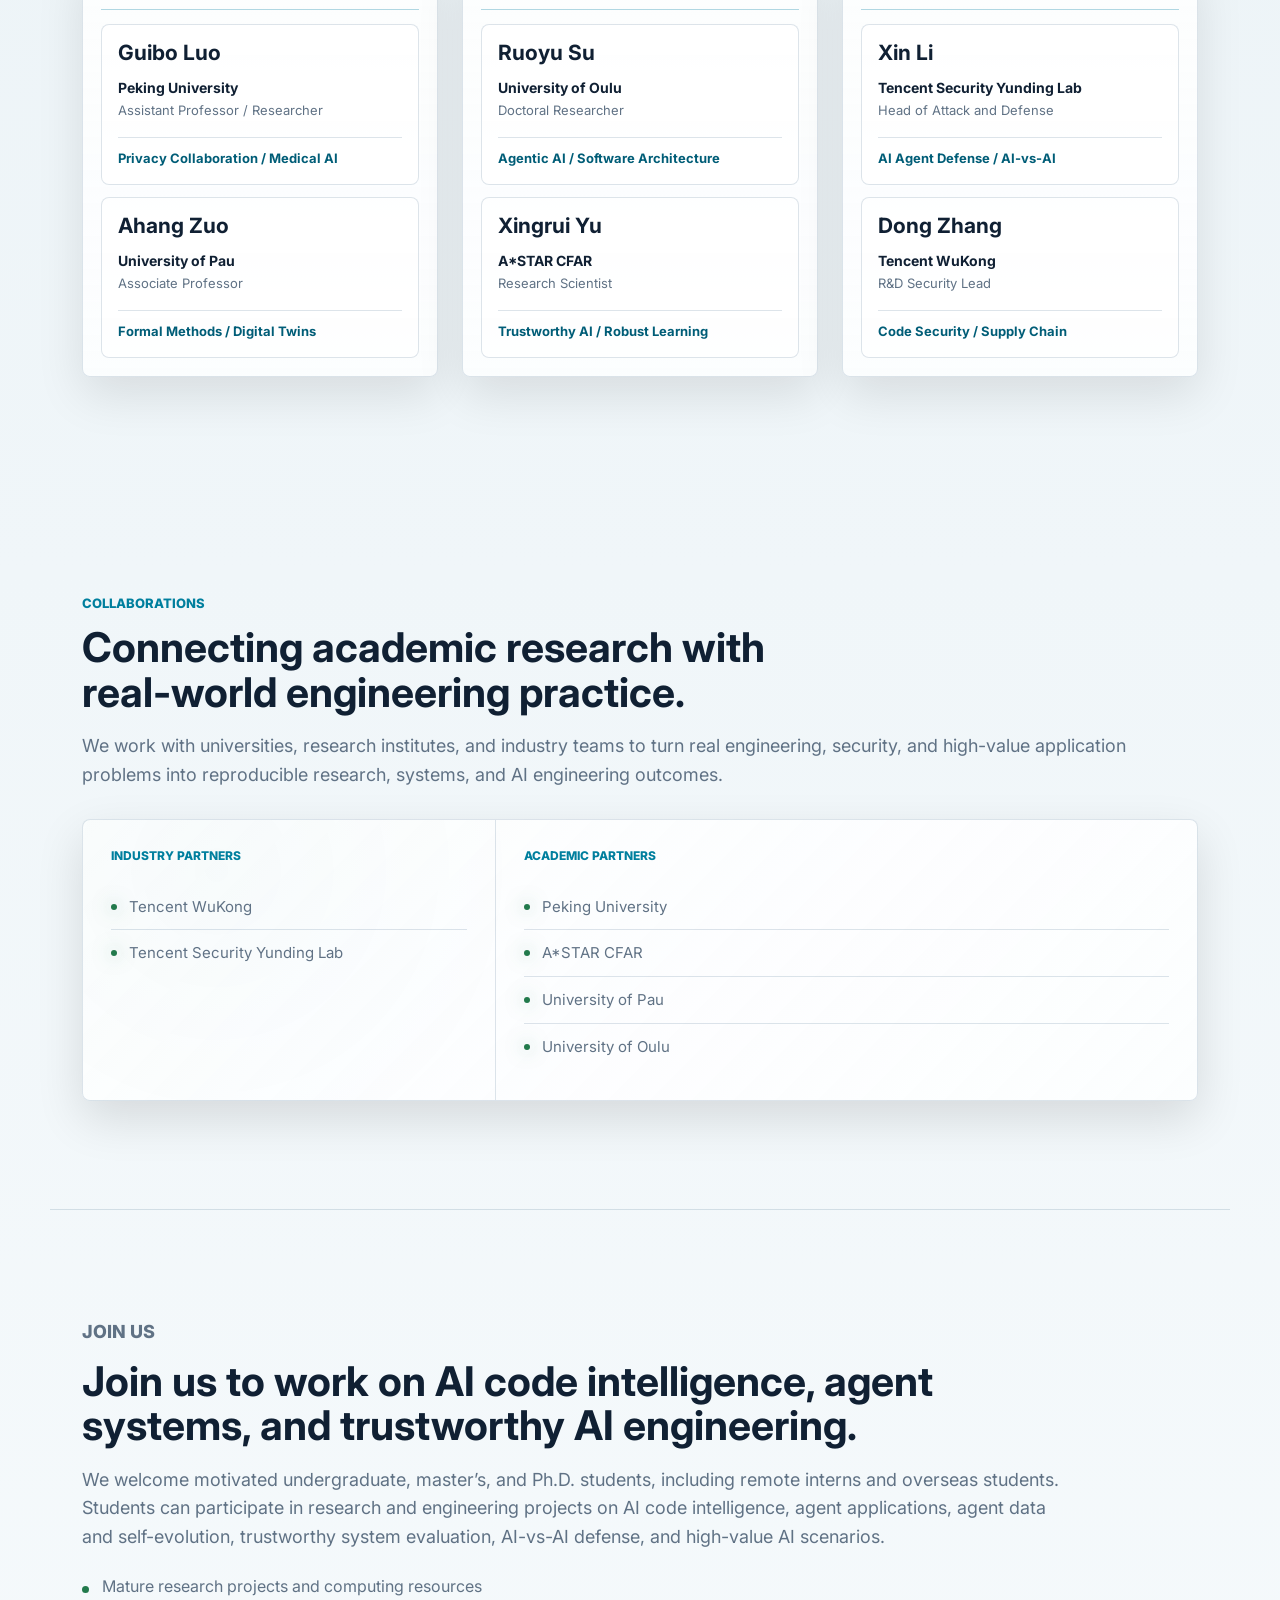
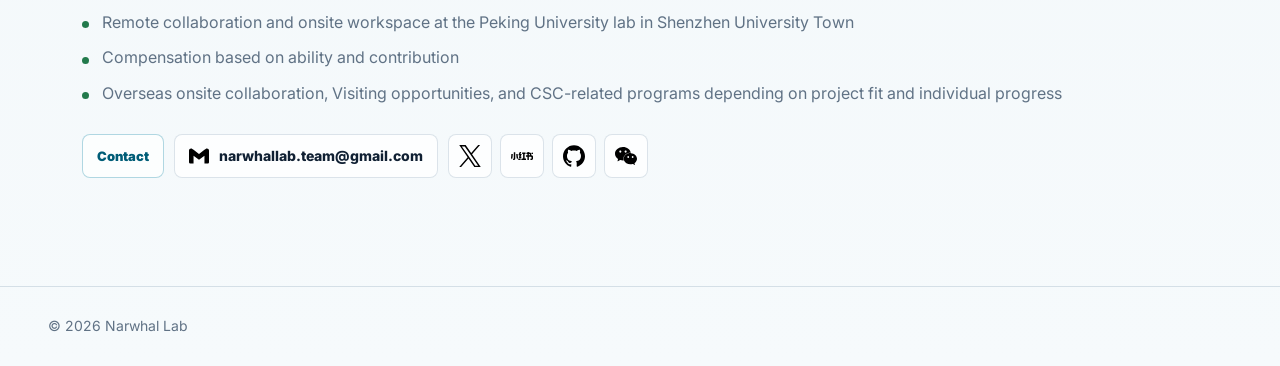
==== commit 6060b16f: "Limit collaboration institutions" ====
--- a/index.html
+++ b/index.html
@@ -20,7 +20,7 @@
     <link rel="preconnect" href="https://fonts.googleapis.com">
     <link rel="preconnect" href="https://fonts.gstatic.com" crossorigin>
     <link href="https://fonts.googleapis.com/css2?family=Inter:wght@400;500;600;700;800&family=Noto+Sans+SC:wght@400;500;700&display=swap" rel="stylesheet">
-    <link rel="stylesheet" href="styles.css?v=20260703-people-groups">
+    <link rel="stylesheet" href="styles.css?v=20260703-people-sync">
   </head>
   <body>
     <header class="site-header">
@@ -233,24 +233,17 @@
           <article class="network-panel">
             <h3 data-i18n="collab.industry">Industry Partners</h3>
             <ul class="partner-list">
-              <li>Tencent WuKong Code Security Team</li>
-              <li>Tencent TEG Security Platform Department</li>
+              <li>Tencent WuKong</li>
               <li>Tencent Security Yunding Lab</li>
-              <li>Huawei Terminal Cloud Innovation AI Lab</li>
             </ul>
           </article>
           <article class="network-panel">
             <h3 data-i18n="collab.academic">Academic Partners</h3>
             <ul class="partner-list">
-              <li>Fudan University System Software and Security Lab</li>
-              <li>CUHK ARISE Lab</li>
-              <li>HKU JC STEM Lab of Intelligent Cybersecurity</li>
-              <li>CAS Network Threat Analysis Research Group</li>
+              <li>Peking University</li>
               <li>A*STAR CFAR</li>
               <li>University of Pau</li>
               <li>University of Oulu</li>
-              <li>Inria</li>
-              <li>CNRS</li>
             </ul>
           </article>
         </div>
@@ -294,6 +287,6 @@
       <span>© <span id="year"></span> Narwhal Lab</span>
     </footer>
 
-    <script src="script.js?v=20260703-people-groups"></script>
+    <script src="script.js?v=20260703-people-sync"></script>
   </body>
 </html>
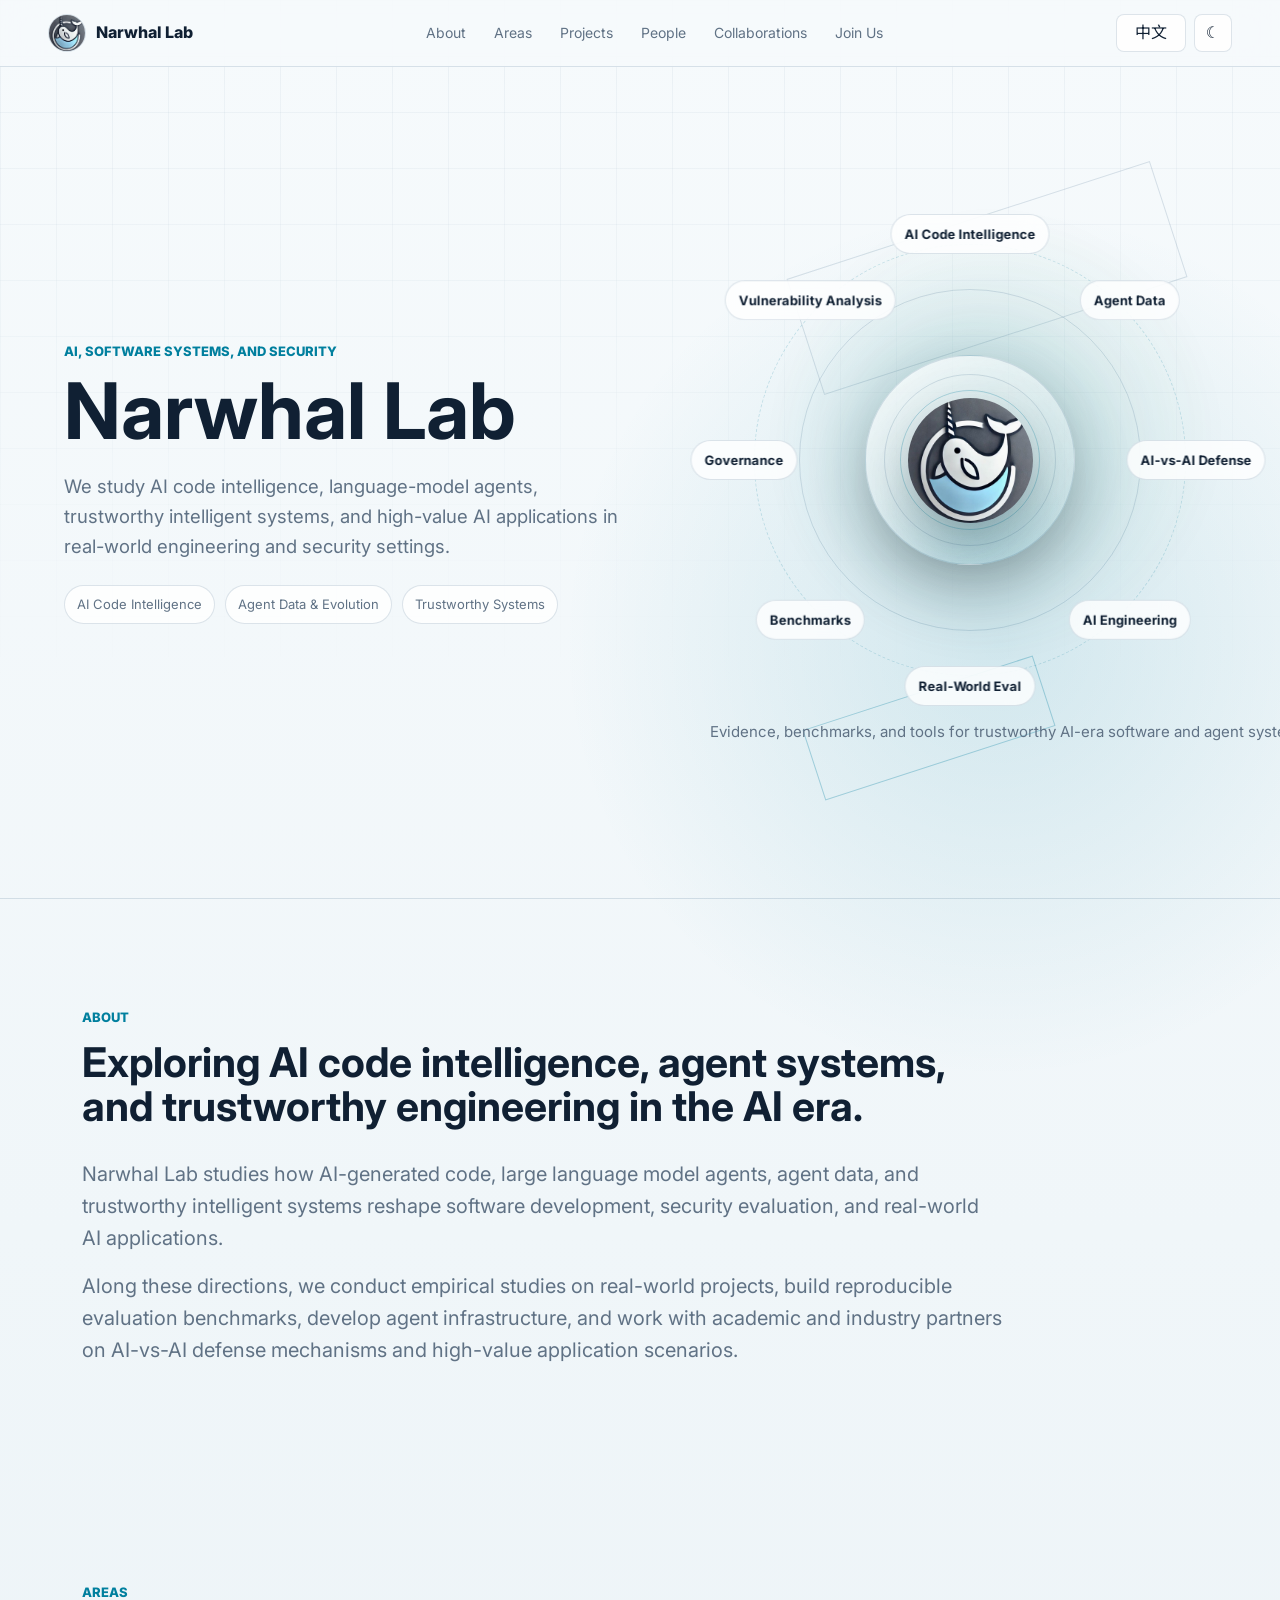
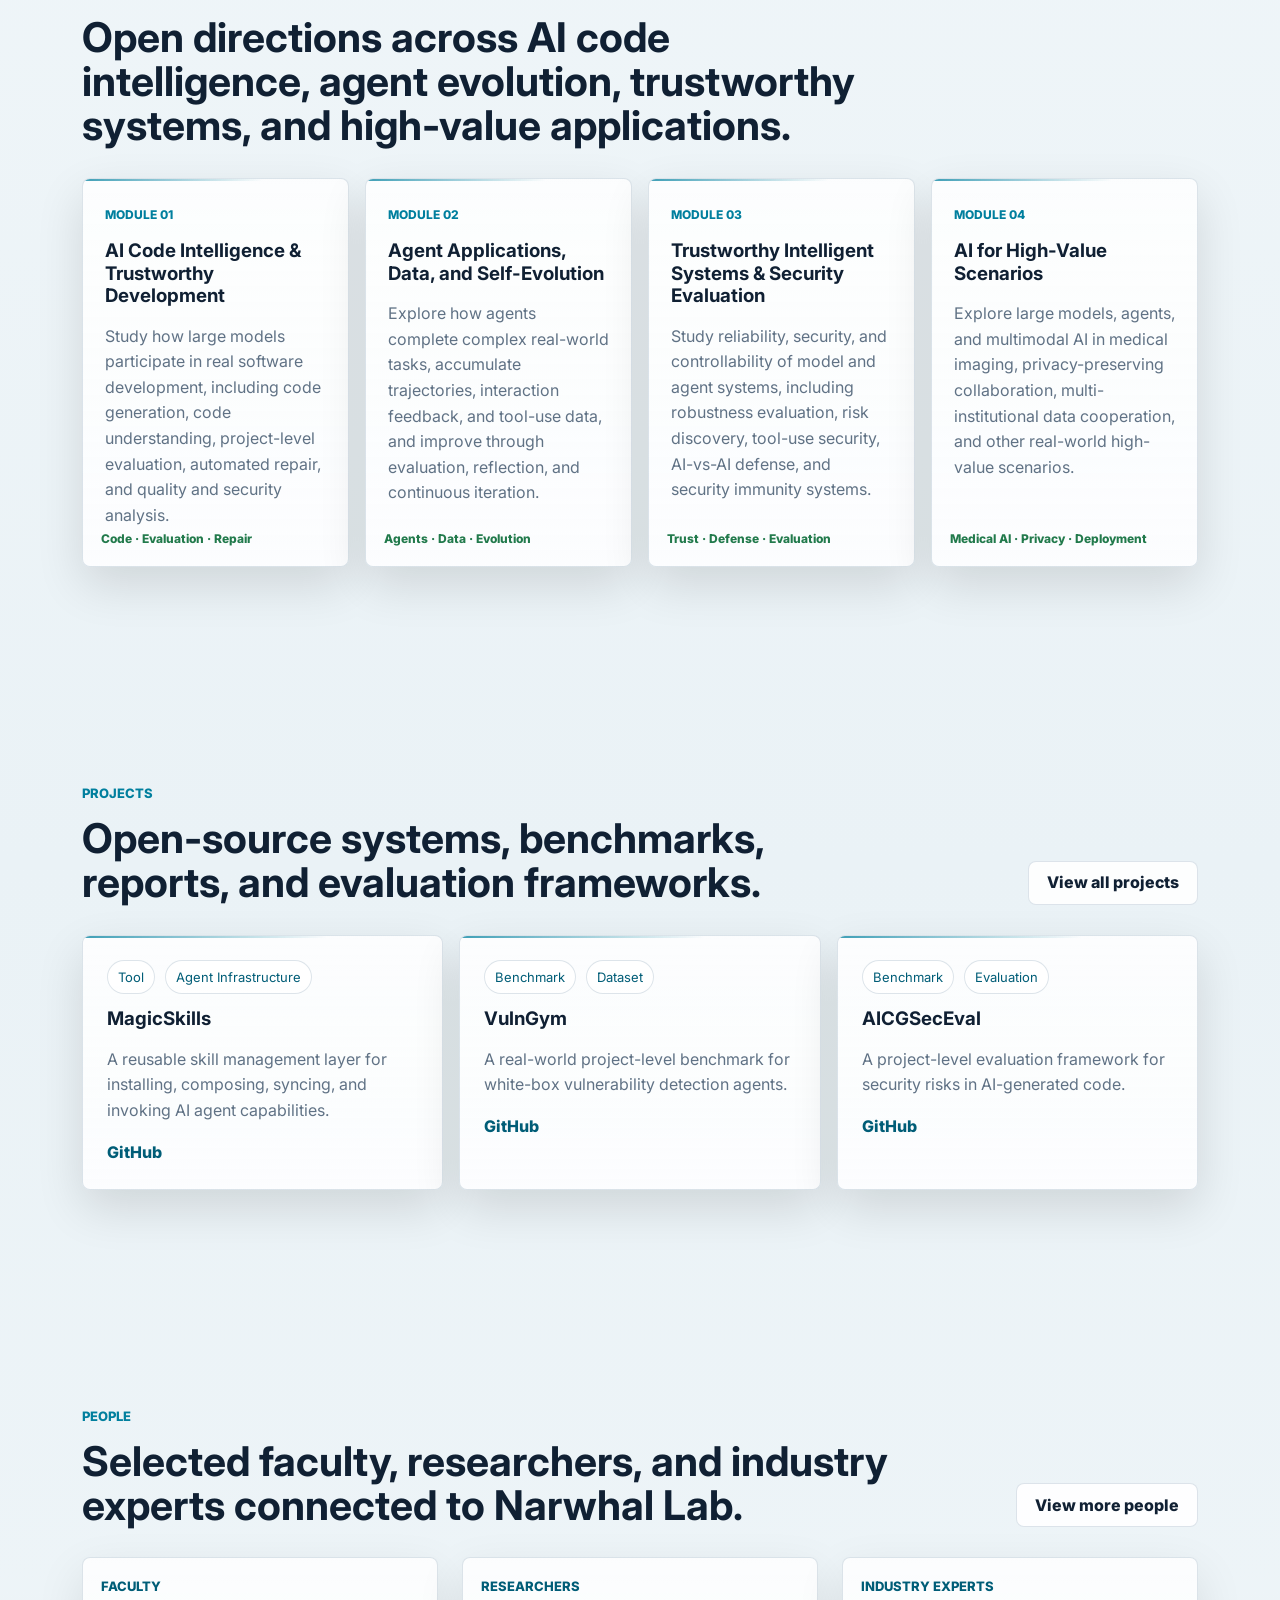
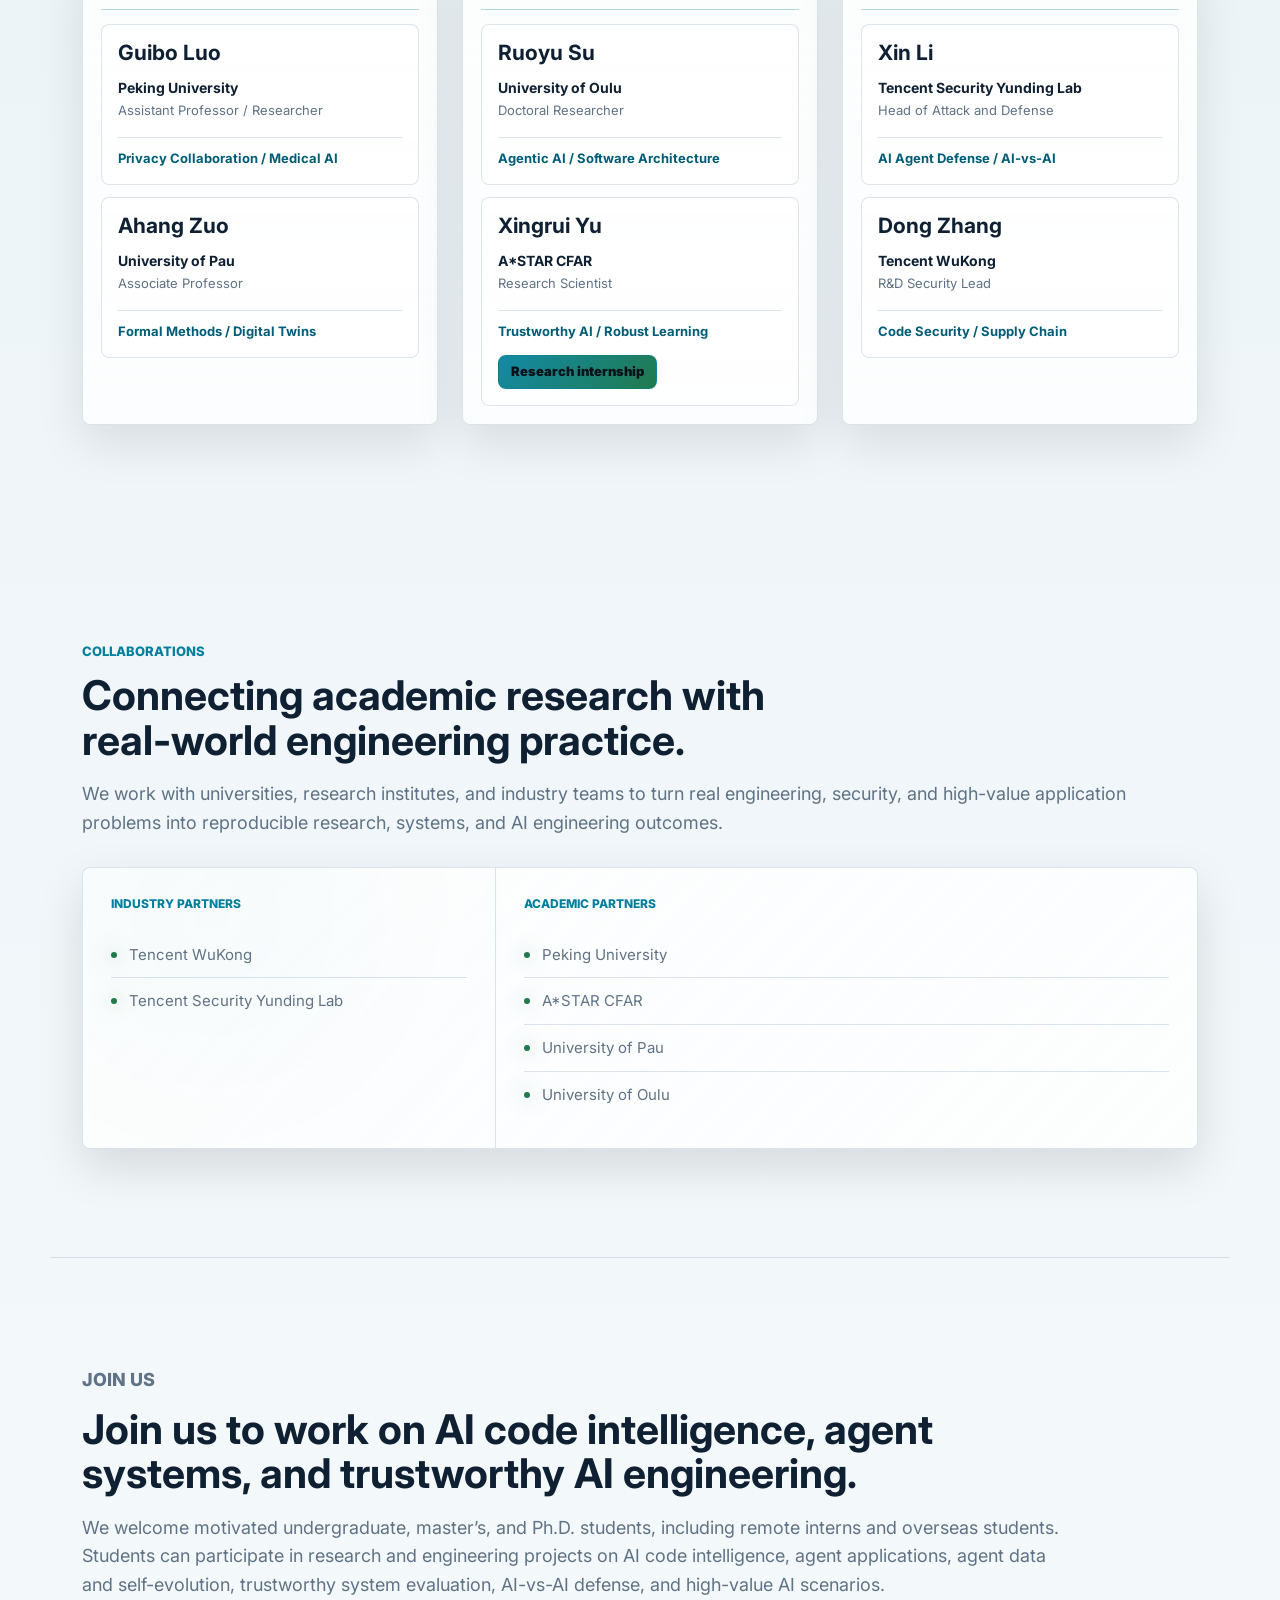
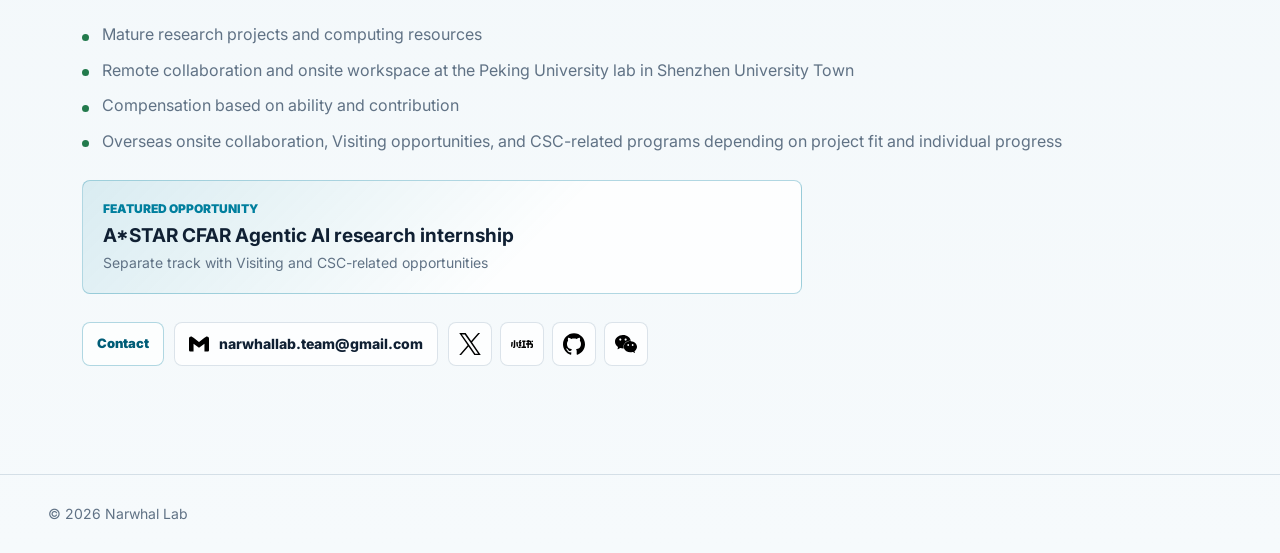
==== commit 31d1c82f: "Add Xiaohongshu recruitment poster page" ====
--- a/index.html
+++ b/index.html
@@ -20,7 +20,7 @@
     <link rel="preconnect" href="https://fonts.googleapis.com">
     <link rel="preconnect" href="https://fonts.gstatic.com" crossorigin>
     <link href="https://fonts.googleapis.com/css2?family=Inter:wght@400;500;600;700;800&family=Noto+Sans+SC:wght@400;500;700&display=swap" rel="stylesheet">
-    <link rel="stylesheet" href="styles.css?v=20260703-people-sync">
+    <link rel="stylesheet" href="styles.css?v=20260706-xhs-recruit">
   </head>
   <body>
     <header class="site-header">
@@ -200,6 +200,7 @@
                 <p class="member-affiliation" data-i18n="experts.yu.affiliation">A*STAR CFAR</p>
                 <p class="member-role" data-i18n="experts.yu.role">Research Scientist</p>
                 <p class="member-focus" data-i18n="experts.yu.focus">Trustworthy AI / Robust Learning</p>
+                <a class="member-opportunity" href="astar-cfar-internship.html" data-i18n="experts.yu.recruitment">Research internship</a>
               </article>
             </div>
           </section>
@@ -260,6 +261,11 @@
             <li data-i18n="join.benefit3">Compensation based on ability and contribution</li>
             <li data-i18n="join.benefit4">Overseas onsite collaboration, Visiting opportunities, and CSC-related programs depending on project fit and individual progress</li>
           </ul>
+          <a class="join-special-callout" href="astar-cfar-internship.html">
+            <span data-i18n="join.special.label">Featured opportunity</span>
+            <strong data-i18n="join.special.title">A*STAR CFAR Agentic AI research internship</strong>
+            <em data-i18n="join.special.copy">Separate track with Visiting and CSC-related opportunities</em>
+          </a>
           <div class="join-actions" aria-label="Contact and social links">
             <span class="contact-label" data-i18n="join.contact">Contact</span>
             <a class="email-link" href="mailto:narwhallab.team@gmail.com" aria-label="Email Narwhal Lab">
@@ -287,6 +293,6 @@
       <span>© <span id="year"></span> Narwhal Lab</span>
     </footer>
 
-    <script src="script.js?v=20260703-people-sync"></script>
+    <script src="script.js?v=20260706-xhs-recruit"></script>
   </body>
 </html>
--- a/styles.css
+++ b/styles.css
@@ -772,6 +772,22 @@
   line-height: 1.35;
 }
 
+.member-opportunity {
+  display: inline-flex;
+  align-items: center;
+  justify-content: center;
+  width: fit-content;
+  min-height: 34px;
+  margin-top: 14px;
+  padding: 0 12px;
+  border: 1px solid var(--line-strong);
+  border-radius: var(--radius);
+  background: linear-gradient(135deg, color-mix(in srgb, var(--accent) 92%, white), var(--accent-2));
+  color: #06111a;
+  font-size: 13px;
+  font-weight: 900;
+}
+
 .research-card em {
   position: absolute;
   right: 18px;
@@ -820,6 +836,35 @@
 .profile-link {
   color: var(--accent-strong);
   font-weight: 800;
+}
+
+.profile-actions {
+  display: flex;
+  flex-wrap: wrap;
+  gap: 10px;
+  margin-top: 18px;
+}
+
+.profile-actions .profile-link {
+  display: inline-flex;
+  align-items: center;
+  min-height: 36px;
+  padding: 0 12px;
+  border: 1px solid var(--line);
+  border-radius: var(--radius);
+  background: color-mix(in srgb, var(--surface-strong) 62%, transparent);
+  font-size: 13px;
+}
+
+.profile-actions .profile-link:hover {
+  border-color: var(--line-strong);
+  background: color-mix(in srgb, var(--surface-strong) 82%, transparent);
+}
+
+.profile-actions .recruitment-link {
+  border-color: var(--line-strong);
+  background: linear-gradient(135deg, var(--accent), var(--accent-2));
+  color: #06111a;
 }
 
 .partners,
@@ -958,6 +1003,38 @@
   background: var(--accent-2);
 }
 
+.join-special-callout {
+  display: grid;
+  gap: 5px;
+  max-width: 720px;
+  margin-top: 26px;
+  padding: 18px 20px;
+  border: 1px solid var(--line-strong);
+  border-radius: var(--radius);
+  background:
+    linear-gradient(135deg, color-mix(in srgb, var(--accent) 14%, transparent), transparent 62%),
+    color-mix(in srgb, var(--surface-strong) 78%, transparent);
+}
+
+.join-special-callout span {
+  color: var(--accent);
+  font-size: 12px;
+  font-weight: 900;
+  text-transform: uppercase;
+}
+
+.join-special-callout strong {
+  color: var(--text);
+  font-size: 19px;
+  line-height: 1.25;
+}
+
+.join-special-callout em {
+  color: var(--muted);
+  font-size: 14px;
+  font-style: normal;
+}
+
 .join-actions {
   display: flex;
   align-items: center;
@@ -1003,6 +1080,180 @@
   width: 20px;
   height: 20px;
   object-fit: contain;
+}
+
+.recruitment-hero {
+  max-width: var(--max);
+  margin: 0 auto;
+  display: grid;
+  grid-template-columns: minmax(0, 1.25fr) minmax(300px, 0.75fr);
+  gap: clamp(22px, 4vw, 42px);
+  align-items: stretch;
+  padding: clamp(62px, 8vw, 104px) clamp(20px, 4vw, 32px) clamp(34px, 5vw, 58px);
+}
+
+.recruitment-hero-copy,
+.recruitment-side-panel,
+.recruitment-panel,
+.recruitment-card,
+.support-item,
+.apply-panel {
+  position: relative;
+  overflow: hidden;
+  border: 1px solid var(--line);
+  border-radius: var(--radius);
+  background: linear-gradient(180deg, color-mix(in srgb, var(--surface) 94%, transparent), color-mix(in srgb, var(--bg) 24%, var(--surface)));
+  box-shadow: 0 18px 48px rgba(0, 0, 0, 0.12);
+}
+
+.recruitment-hero-copy::before,
+.recruitment-side-panel::before,
+.recruitment-panel::before,
+.recruitment-card::before,
+.support-item::before,
+.apply-panel::before {
+  content: "";
+  position: absolute;
+  top: 0;
+  right: 0;
+  left: 0;
+  height: 2px;
+  background: linear-gradient(90deg, var(--accent), transparent 72%);
+}
+
+.recruitment-hero-copy {
+  padding: clamp(28px, 5vw, 48px);
+}
+
+.recruitment-hero-copy h1 {
+  max-width: 760px;
+  font-size: clamp(40px, 5.6vw, 72px);
+  line-height: 1.02;
+}
+
+.recruitment-hero-copy > p:not(.eyebrow) {
+  max-width: 760px;
+  margin: 22px 0 0;
+  color: var(--muted);
+  font-size: clamp(17px, 1.55vw, 20px);
+}
+
+.recruitment-actions {
+  display: flex;
+  flex-wrap: wrap;
+  gap: 10px;
+  margin-top: 26px;
+}
+
+.recruitment-side-panel {
+  display: grid;
+  align-content: center;
+  padding: 26px;
+}
+
+.recruitment-side-panel ul,
+.recruitment-card ul,
+.recruitment-panel ul {
+  display: grid;
+  gap: 10px;
+  margin: 0;
+  padding-left: 20px;
+  color: var(--muted);
+}
+
+.recruitment-side-panel li::marker,
+.recruitment-card li::marker,
+.recruitment-panel li::marker {
+  color: var(--accent-2);
+}
+
+.recruitment-section {
+  padding-top: clamp(30px, 5vw, 58px);
+  padding-bottom: clamp(30px, 5vw, 58px);
+}
+
+.recruitment-panel {
+  padding: clamp(22px, 3.5vw, 32px);
+}
+
+.recruitment-panel h3,
+.recruitment-card h3,
+.support-item h3 {
+  margin: 0 0 12px;
+  line-height: 1.2;
+}
+
+.recruitment-panel p,
+.recruitment-card p,
+.support-item p,
+.apply-panel p {
+  color: var(--muted);
+}
+
+.recruitment-grid,
+.support-grid,
+.requirement-layout {
+  display: grid;
+  gap: 16px;
+}
+
+.recruitment-grid {
+  grid-template-columns: repeat(2, minmax(0, 1fr));
+}
+
+.recruitment-card {
+  min-height: 260px;
+  padding: 24px;
+}
+
+.recruitment-card span {
+  display: inline-flex;
+  align-items: center;
+  justify-content: center;
+  width: 34px;
+  height: 34px;
+  margin-bottom: 18px;
+  border: 1px solid var(--line-strong);
+  border-radius: var(--radius);
+  color: var(--accent-strong);
+  font-size: 13px;
+  font-weight: 900;
+}
+
+.recruitment-card p {
+  margin: 0 0 16px;
+}
+
+.requirement-layout,
+.support-grid {
+  grid-template-columns: repeat(2, minmax(0, 1fr));
+}
+
+.support-item {
+  padding: 22px;
+}
+
+.support-item p {
+  margin-bottom: 0;
+}
+
+.apply-panel {
+  padding: clamp(26px, 4vw, 42px);
+}
+
+.apply-panel h2 {
+  margin: 0;
+  font-size: clamp(30px, 3.2vw, 42px);
+  line-height: 1.08;
+}
+
+.apply-panel .email-link {
+  margin-top: 12px;
+}
+
+.mail-format {
+  margin-bottom: 0;
+  font-size: 14px;
 }
 
 .social-links {
@@ -1176,6 +1427,7 @@
   }
 
   .hero,
+  .recruitment-hero,
   .collab-layout {
     grid-template-columns: 1fr;
   }
@@ -1190,6 +1442,9 @@
   }
 
   .card-grid.four,
+  .recruitment-grid,
+  .requirement-layout,
+  .support-grid,
   .people-grid,
   .people-preview-grid,
   .people-preview-groups {
@@ -1234,6 +1489,15 @@
     overflow: hidden;
   }
 
+  .recruitment-hero {
+    padding-inline: 18px;
+    padding-top: 42px;
+  }
+
+  .recruitment-hero-copy h1 {
+    font-size: clamp(34px, 10vw, 46px);
+  }
+
   .section-heading h2,
   .join-section h2,
   .empty-card h2 {
@@ -1322,6 +1586,9 @@
 
   .feature-grid,
   .card-grid.four,
+  .recruitment-grid,
+  .requirement-layout,
+  .support-grid,
   .people-grid,
   .people-preview-grid,
   .people-preview-groups,
@@ -1341,6 +1608,16 @@
     flex-direction: column;
   }
 
+  .recruitment-actions,
+  .profile-actions {
+    align-items: stretch;
+    flex-direction: column;
+  }
+
+  .profile-actions .profile-link {
+    justify-content: center;
+  }
+
   .email-link {
     justify-content: center;
     width: 100%;
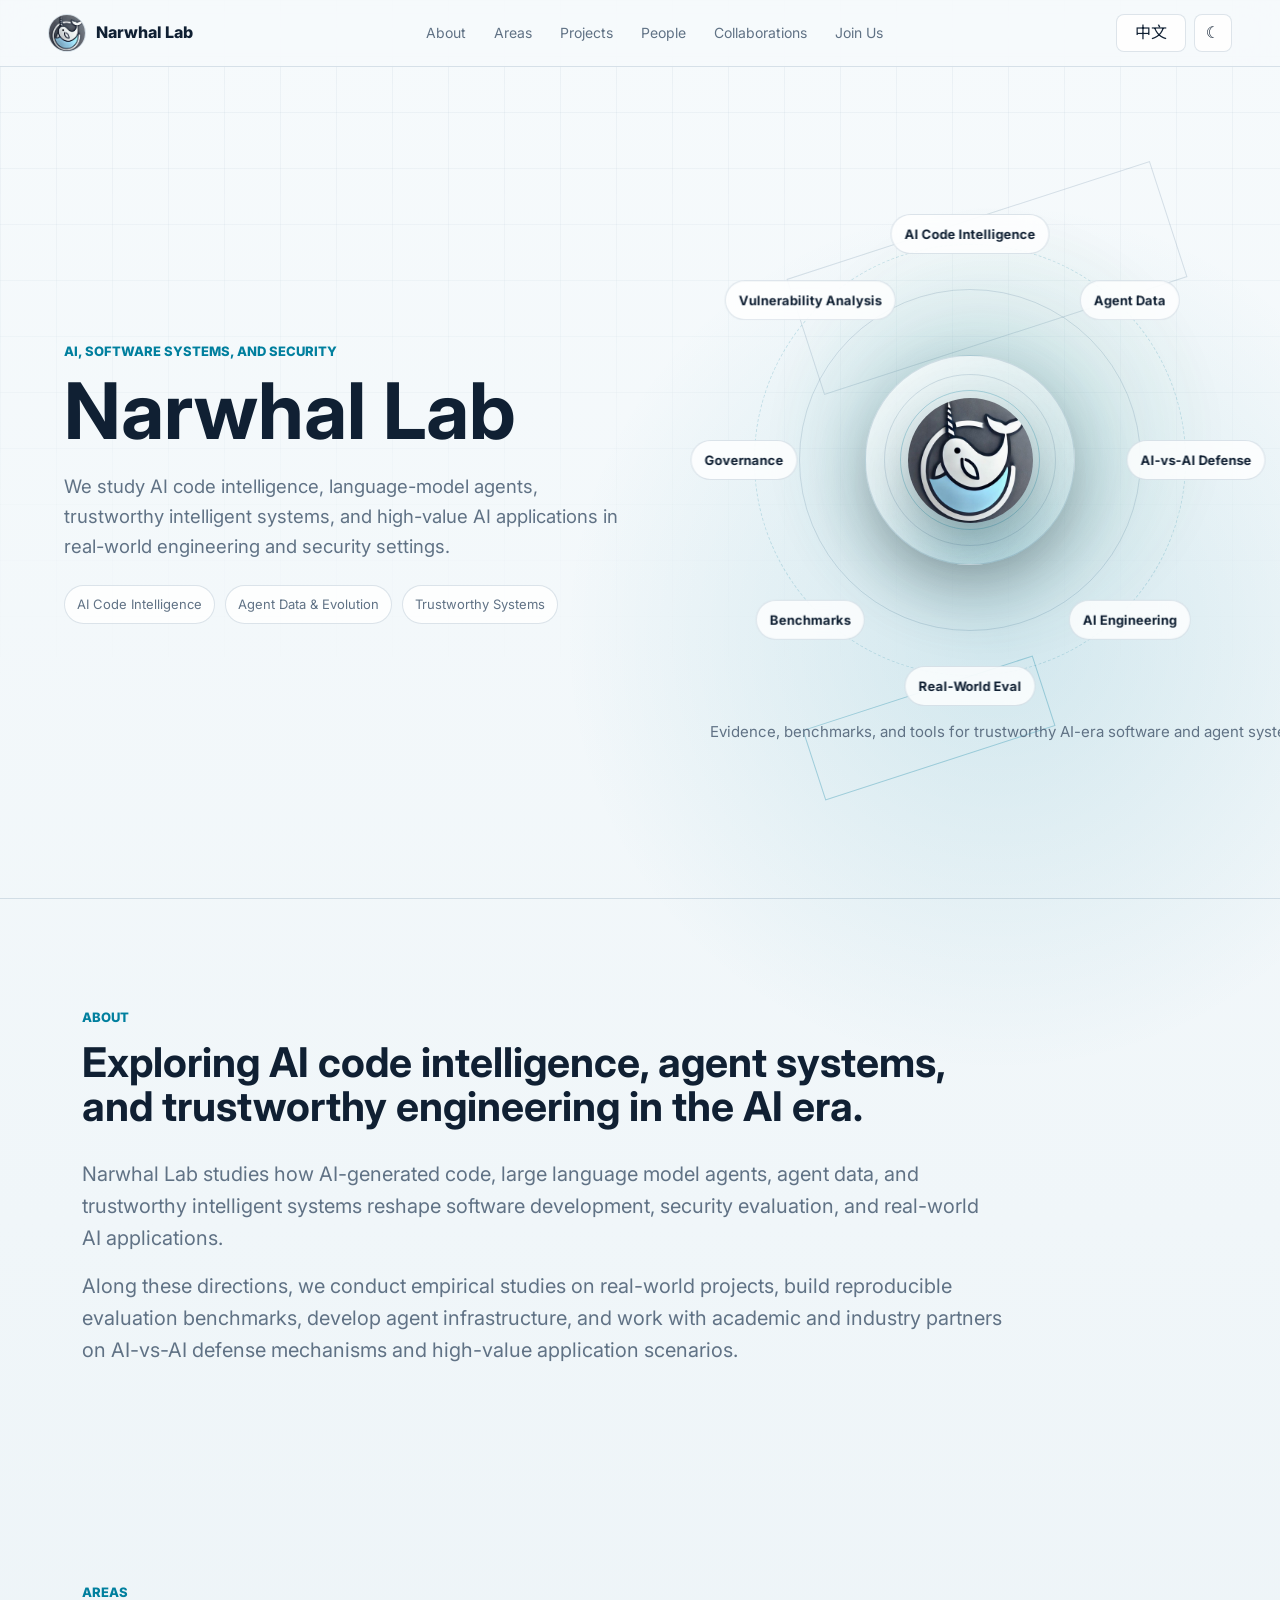
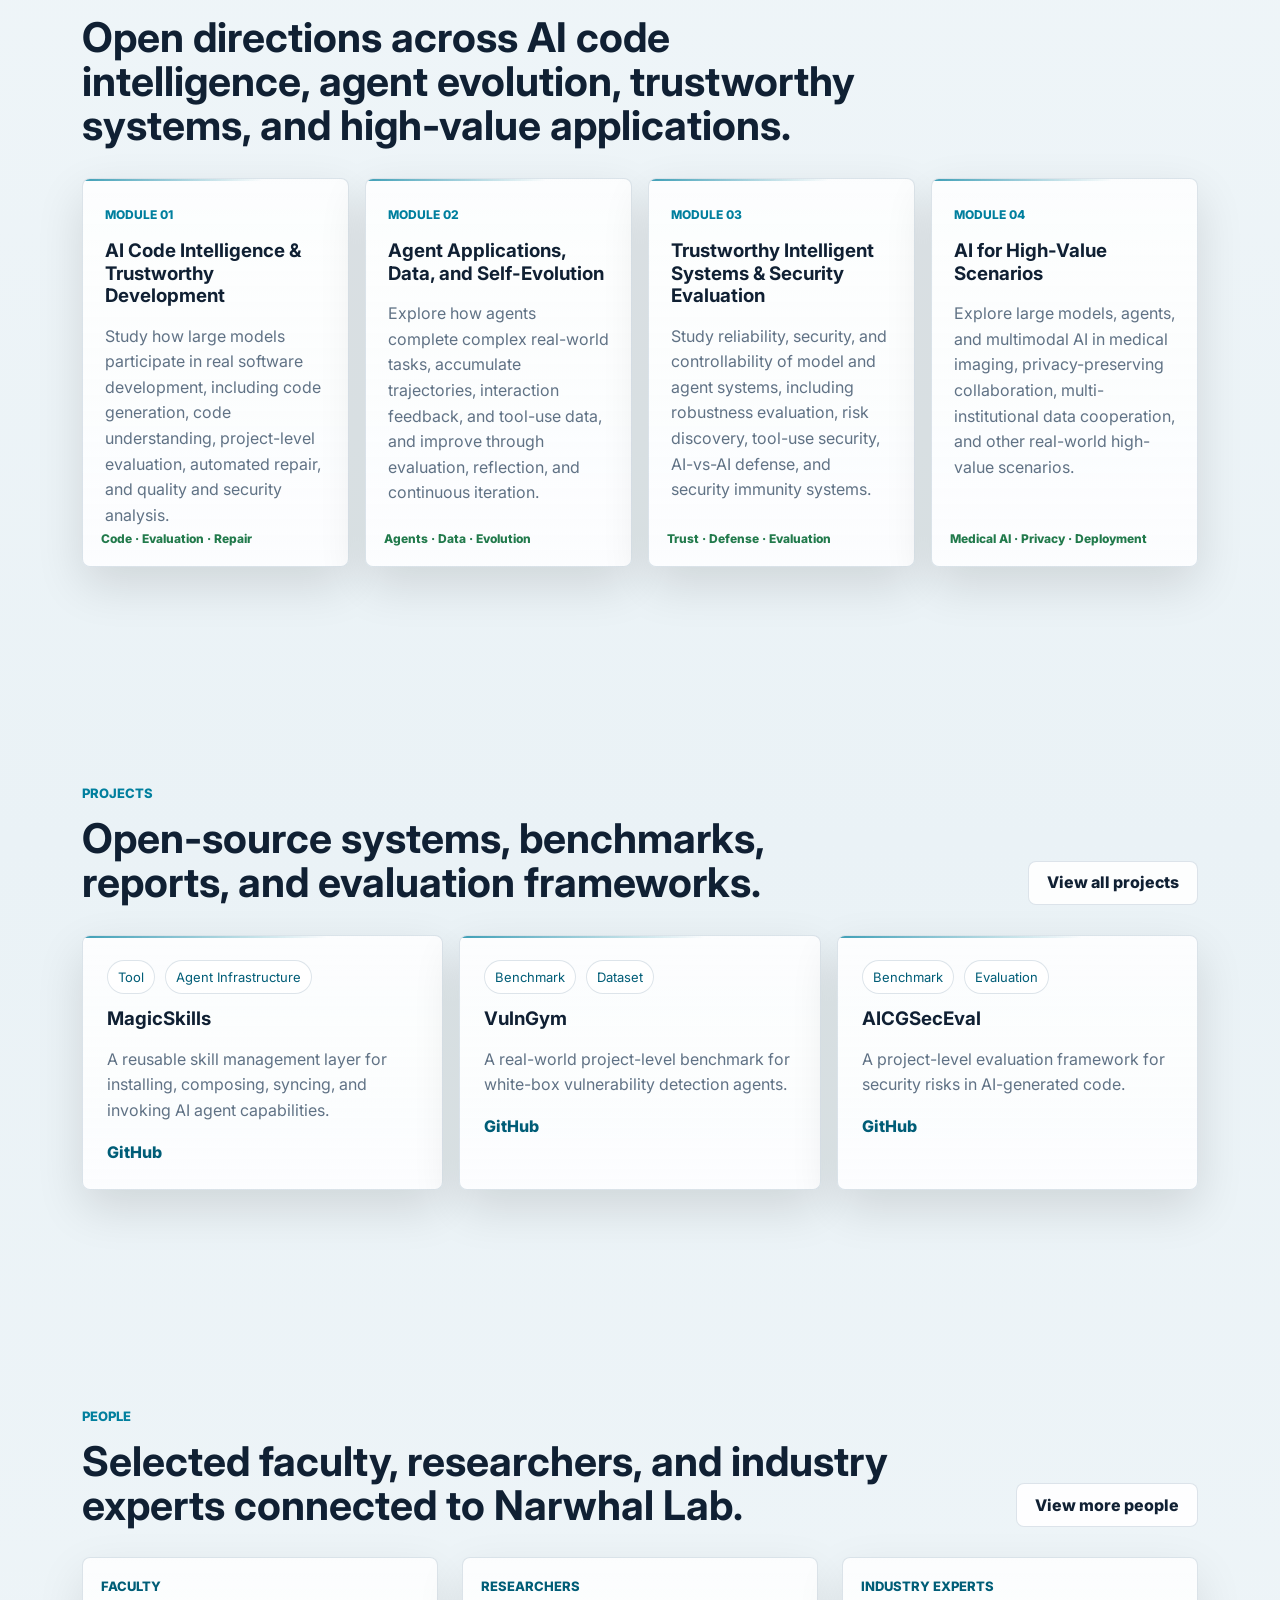
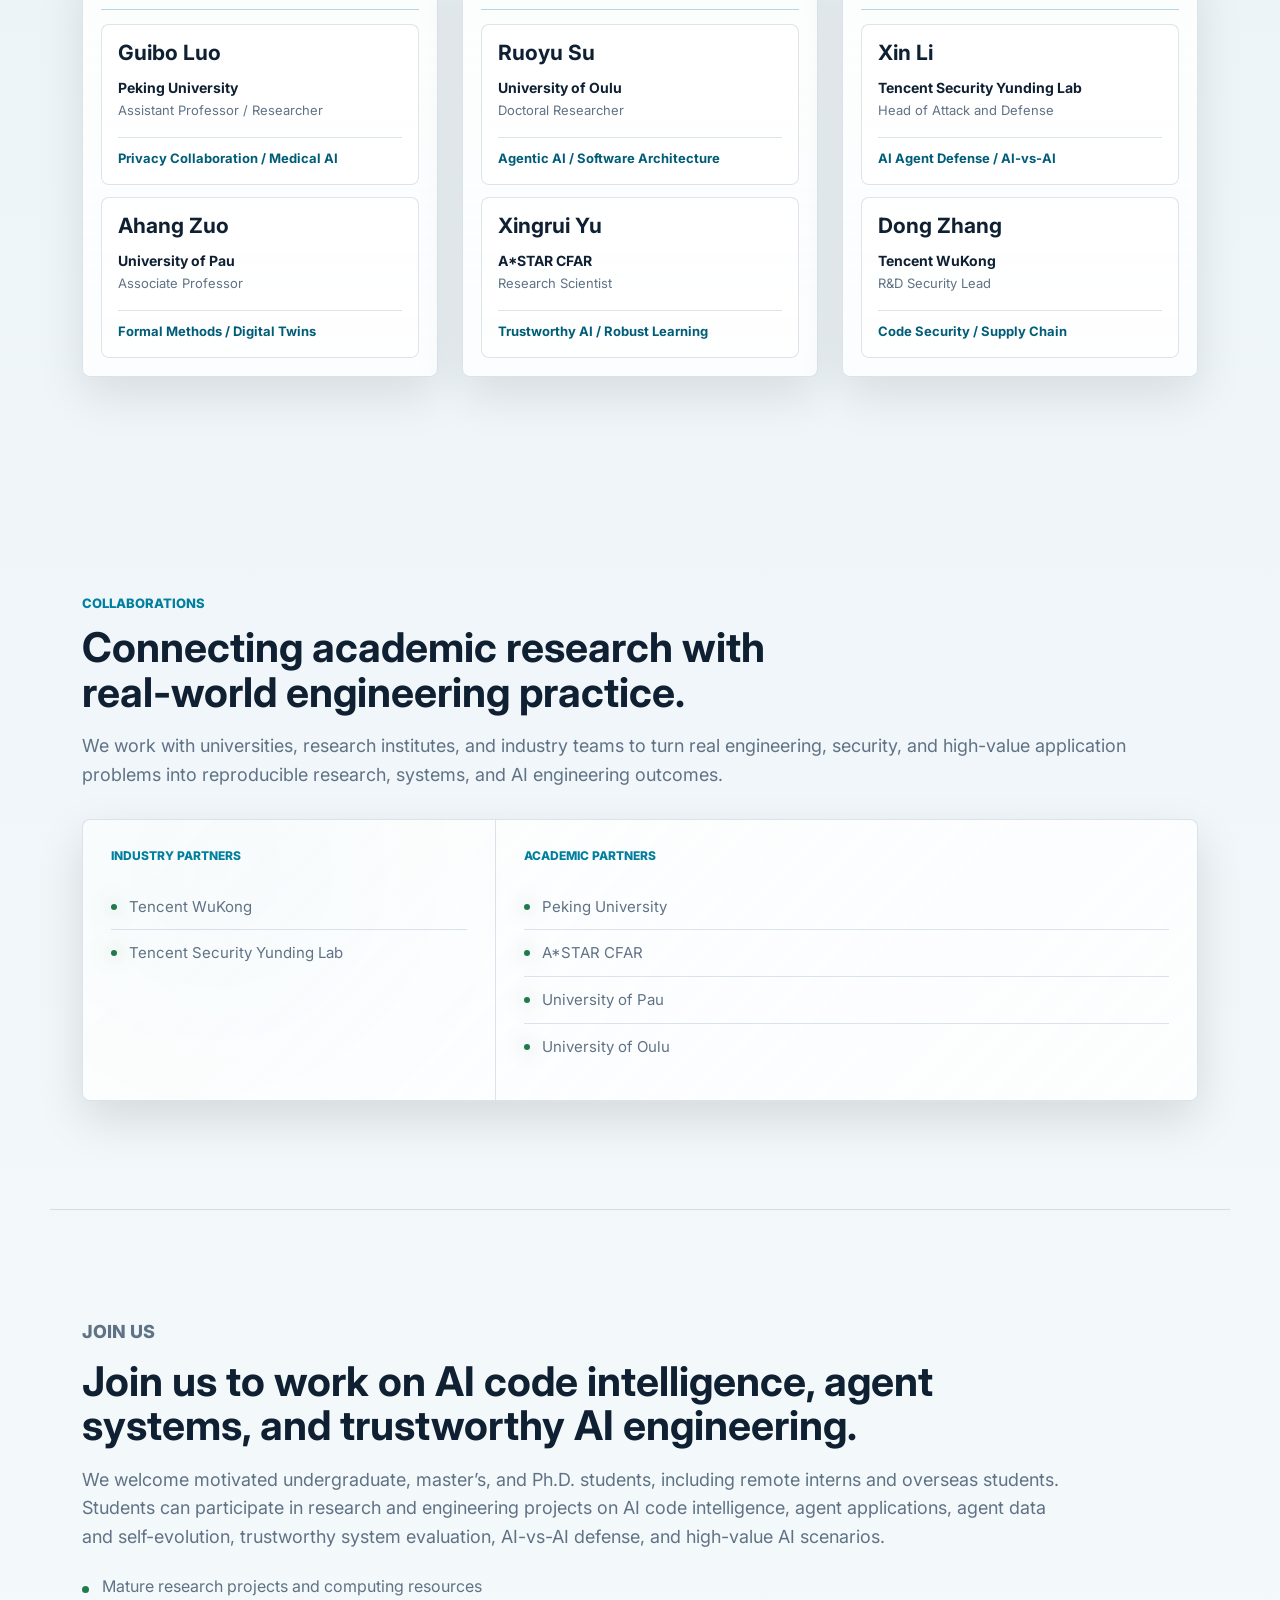
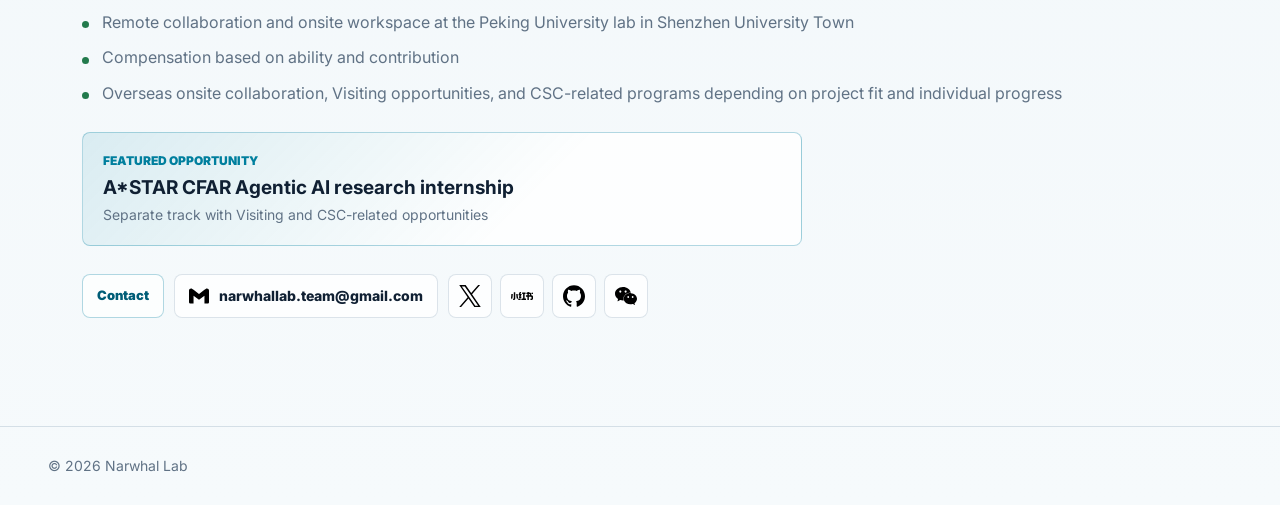
==== commit c246077f: "Remove poster page from GitHub site" ====
--- a/index.html
+++ b/index.html
@@ -20,7 +20,7 @@
     <link rel="preconnect" href="https://fonts.googleapis.com">
     <link rel="preconnect" href="https://fonts.gstatic.com" crossorigin>
     <link href="https://fonts.googleapis.com/css2?family=Inter:wght@400;500;600;700;800&family=Noto+Sans+SC:wght@400;500;700&display=swap" rel="stylesheet">
-    <link rel="stylesheet" href="styles.css?v=20260706-xhs-recruit">
+    <link rel="stylesheet" href="styles.css?v=20260706-home-cleanup">
   </head>
   <body>
     <header class="site-header">
@@ -200,7 +200,6 @@
                 <p class="member-affiliation" data-i18n="experts.yu.affiliation">A*STAR CFAR</p>
                 <p class="member-role" data-i18n="experts.yu.role">Research Scientist</p>
                 <p class="member-focus" data-i18n="experts.yu.focus">Trustworthy AI / Robust Learning</p>
-                <a class="member-opportunity" href="astar-cfar-internship.html" data-i18n="experts.yu.recruitment">Research internship</a>
               </article>
             </div>
           </section>
@@ -293,6 +292,6 @@
       <span>© <span id="year"></span> Narwhal Lab</span>
     </footer>
 
-    <script src="script.js?v=20260706-xhs-recruit"></script>
+    <script src="script.js?v=20260706-home-cleanup"></script>
   </body>
 </html>
--- a/styles.css
+++ b/styles.css
@@ -772,22 +772,6 @@
   line-height: 1.35;
 }
 
-.member-opportunity {
-  display: inline-flex;
-  align-items: center;
-  justify-content: center;
-  width: fit-content;
-  min-height: 34px;
-  margin-top: 14px;
-  padding: 0 12px;
-  border: 1px solid var(--line-strong);
-  border-radius: var(--radius);
-  background: linear-gradient(135deg, color-mix(in srgb, var(--accent) 92%, white), var(--accent-2));
-  color: #06111a;
-  font-size: 13px;
-  font-weight: 900;
-}
-
 .research-card em {
   position: absolute;
   right: 18px;
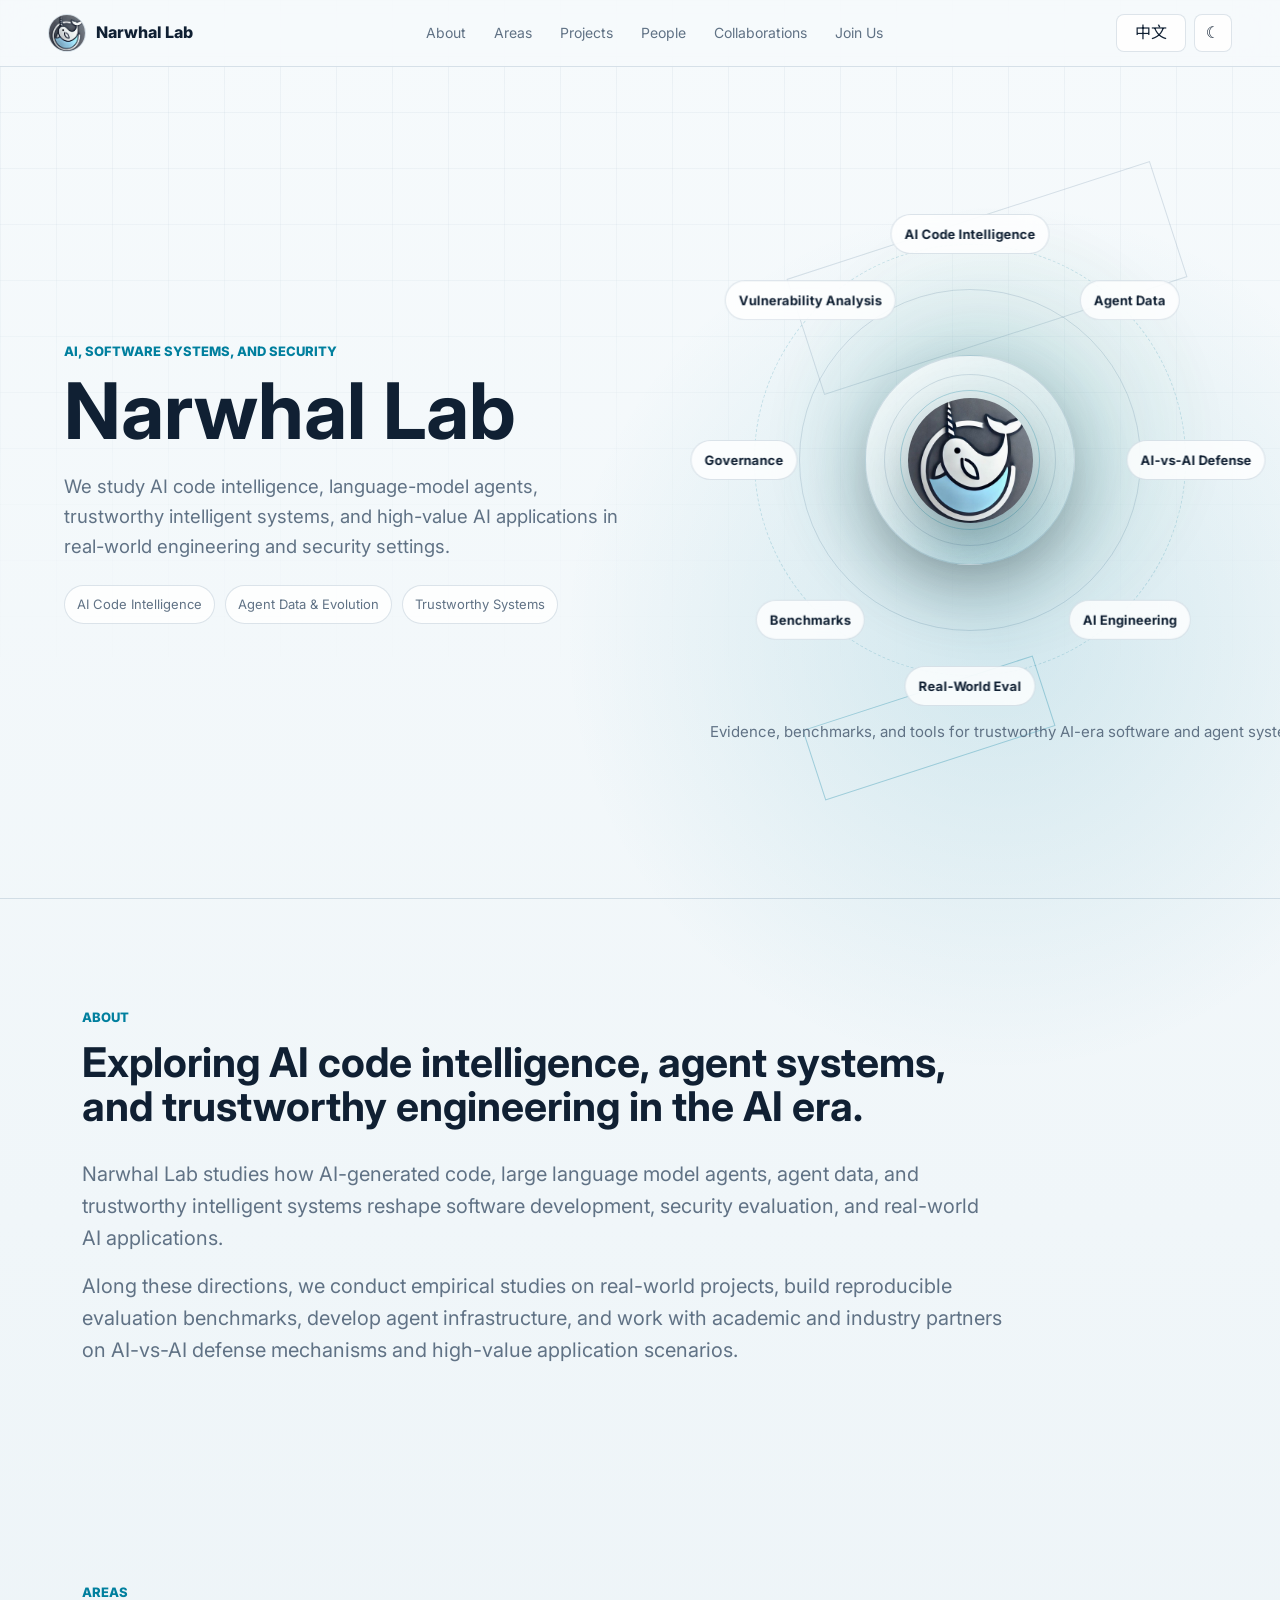
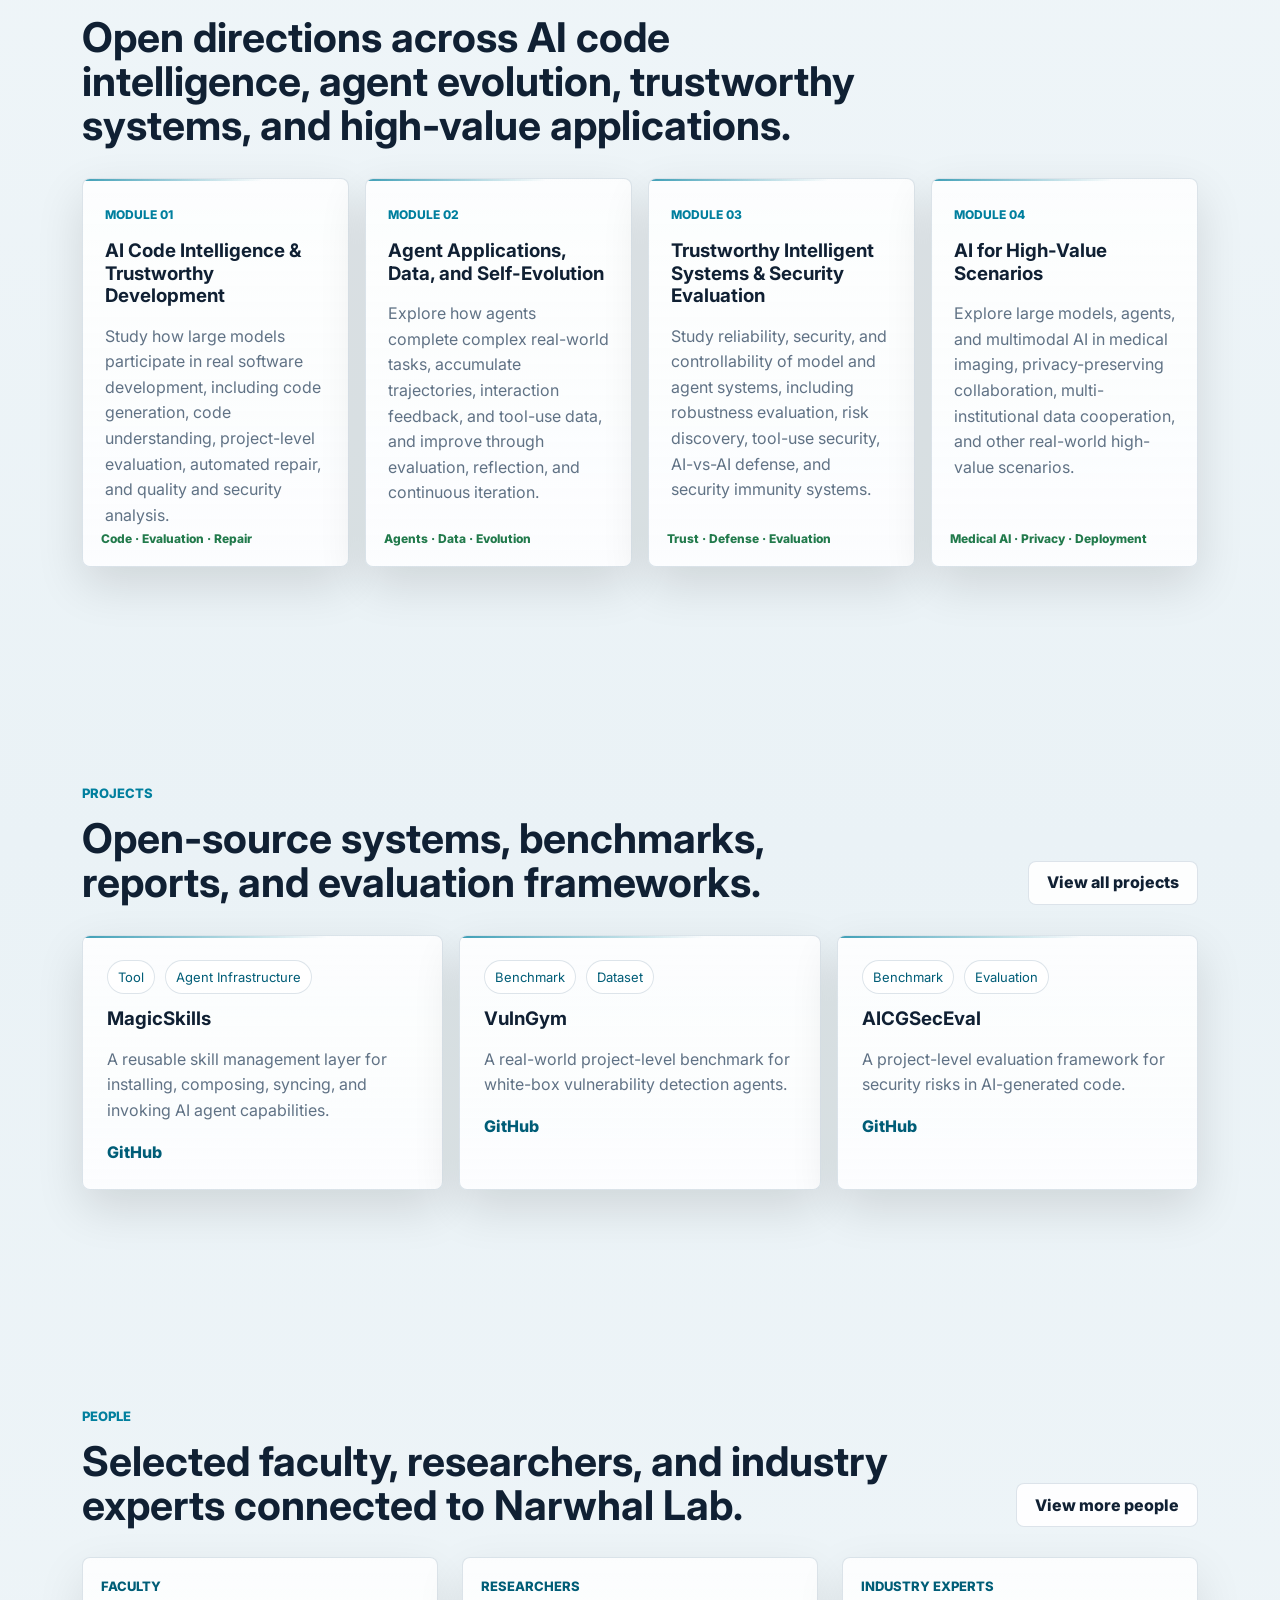
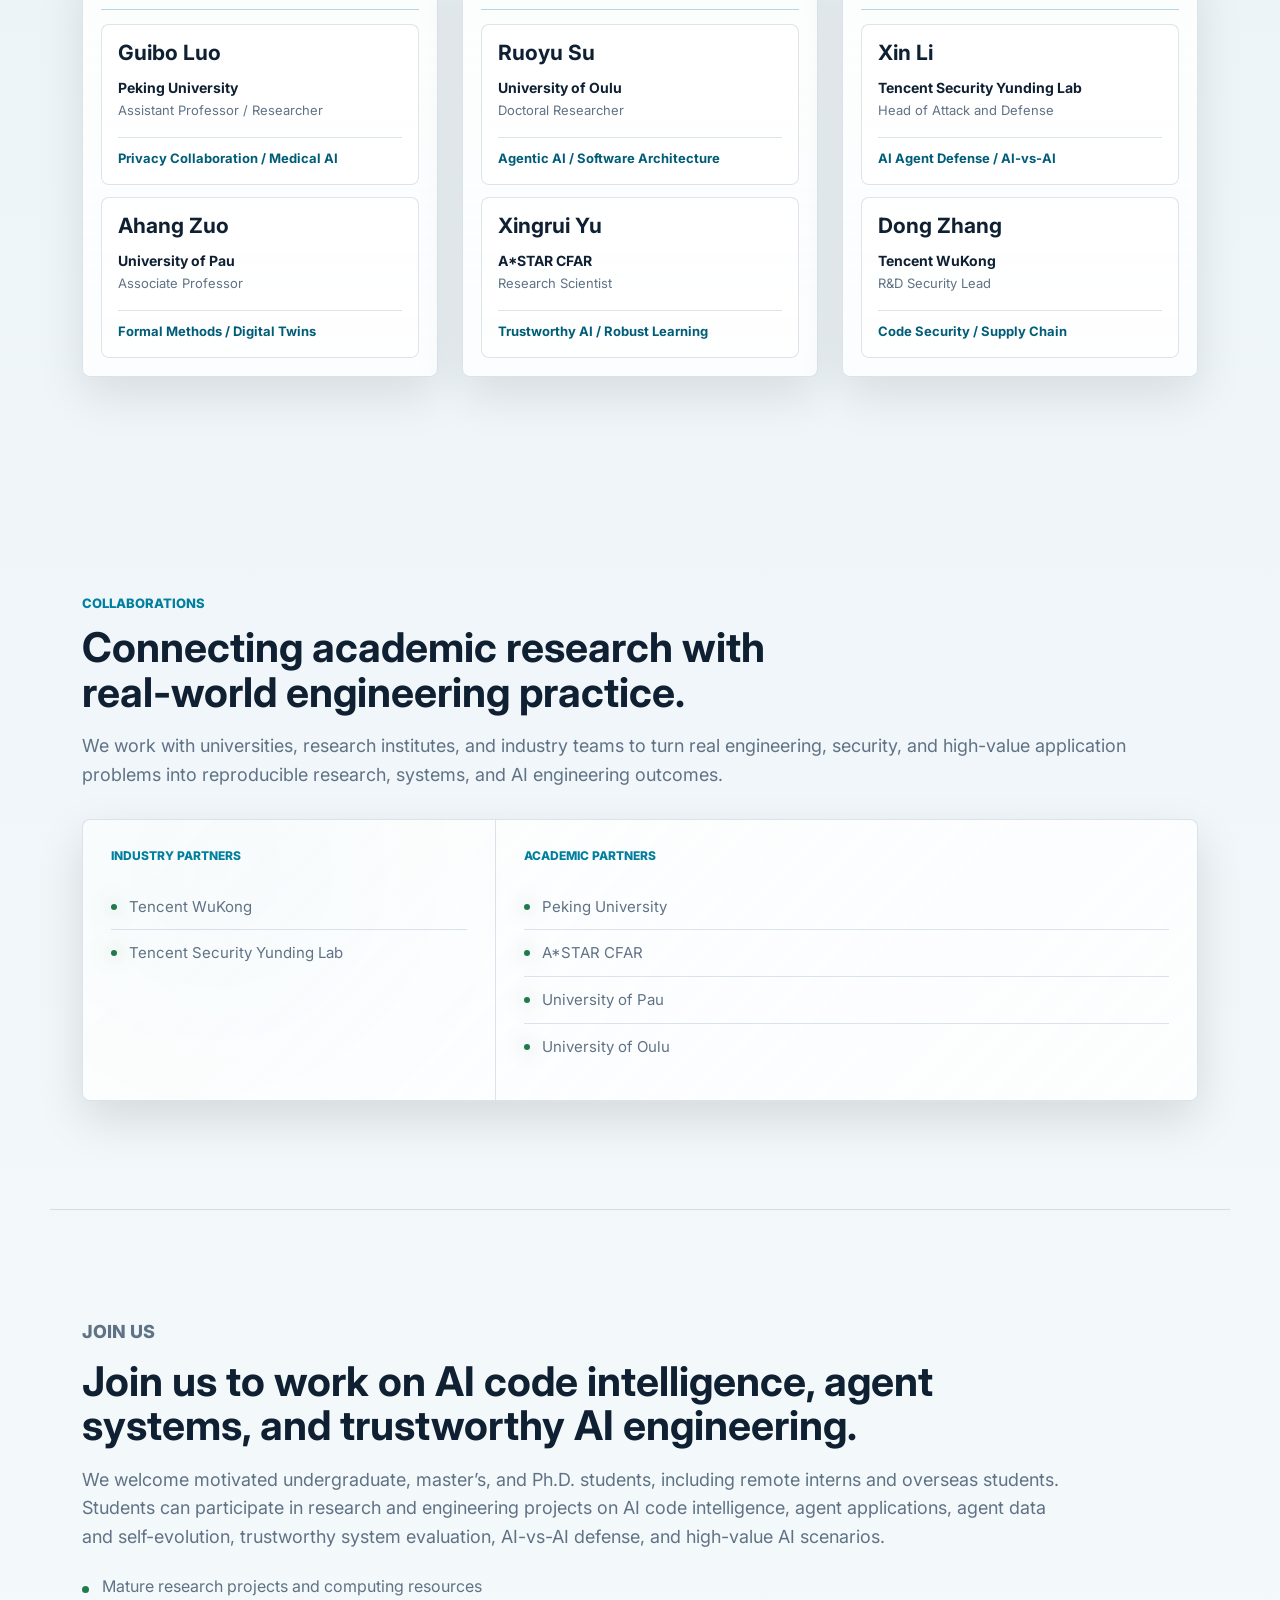
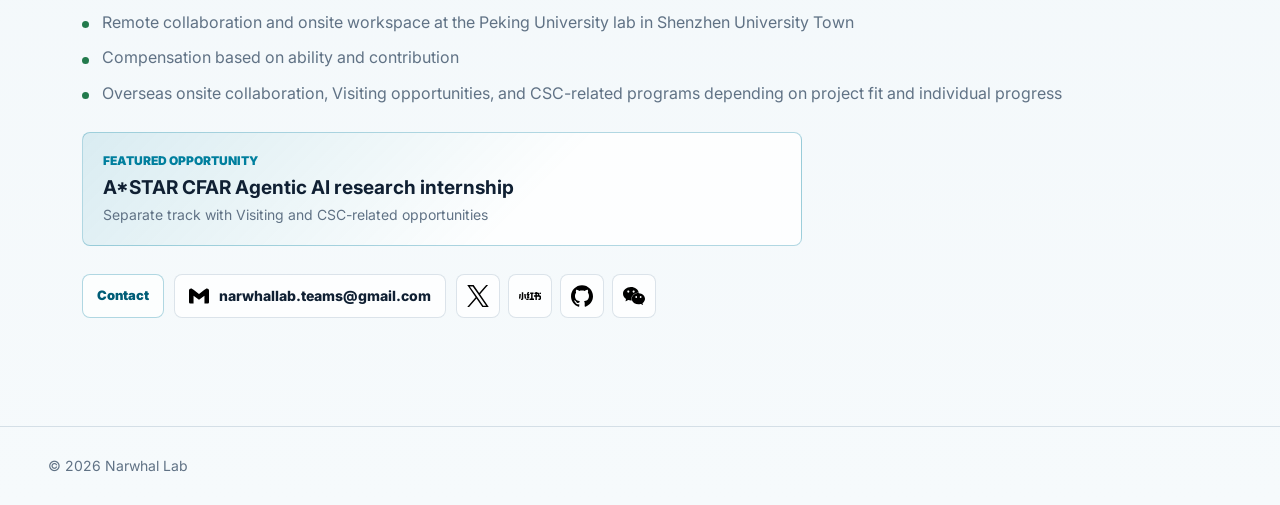
==== commit d4c37ede: "Update contact email" ====
--- a/index.html
+++ b/index.html
@@ -267,9 +267,9 @@
           </a>
           <div class="join-actions" aria-label="Contact and social links">
             <span class="contact-label" data-i18n="join.contact">Contact</span>
-            <a class="email-link" href="mailto:narwhallab.team@gmail.com" aria-label="Email Narwhal Lab">
+            <a class="email-link" href="mailto:narwhallab.teams@gmail.com" aria-label="Email Narwhal Lab">
               <img src="assets/social/gmail.svg" alt="" aria-hidden="true">
-              <span>narwhallab.team@gmail.com</span>
+              <span>narwhallab.teams@gmail.com</span>
             </a>
             <div class="social-links">
               <a class="social-icon" href="https://x.com/NarwhalLab" aria-label="X"><img src="assets/social/x.svg" alt="" aria-hidden="true"></a>
